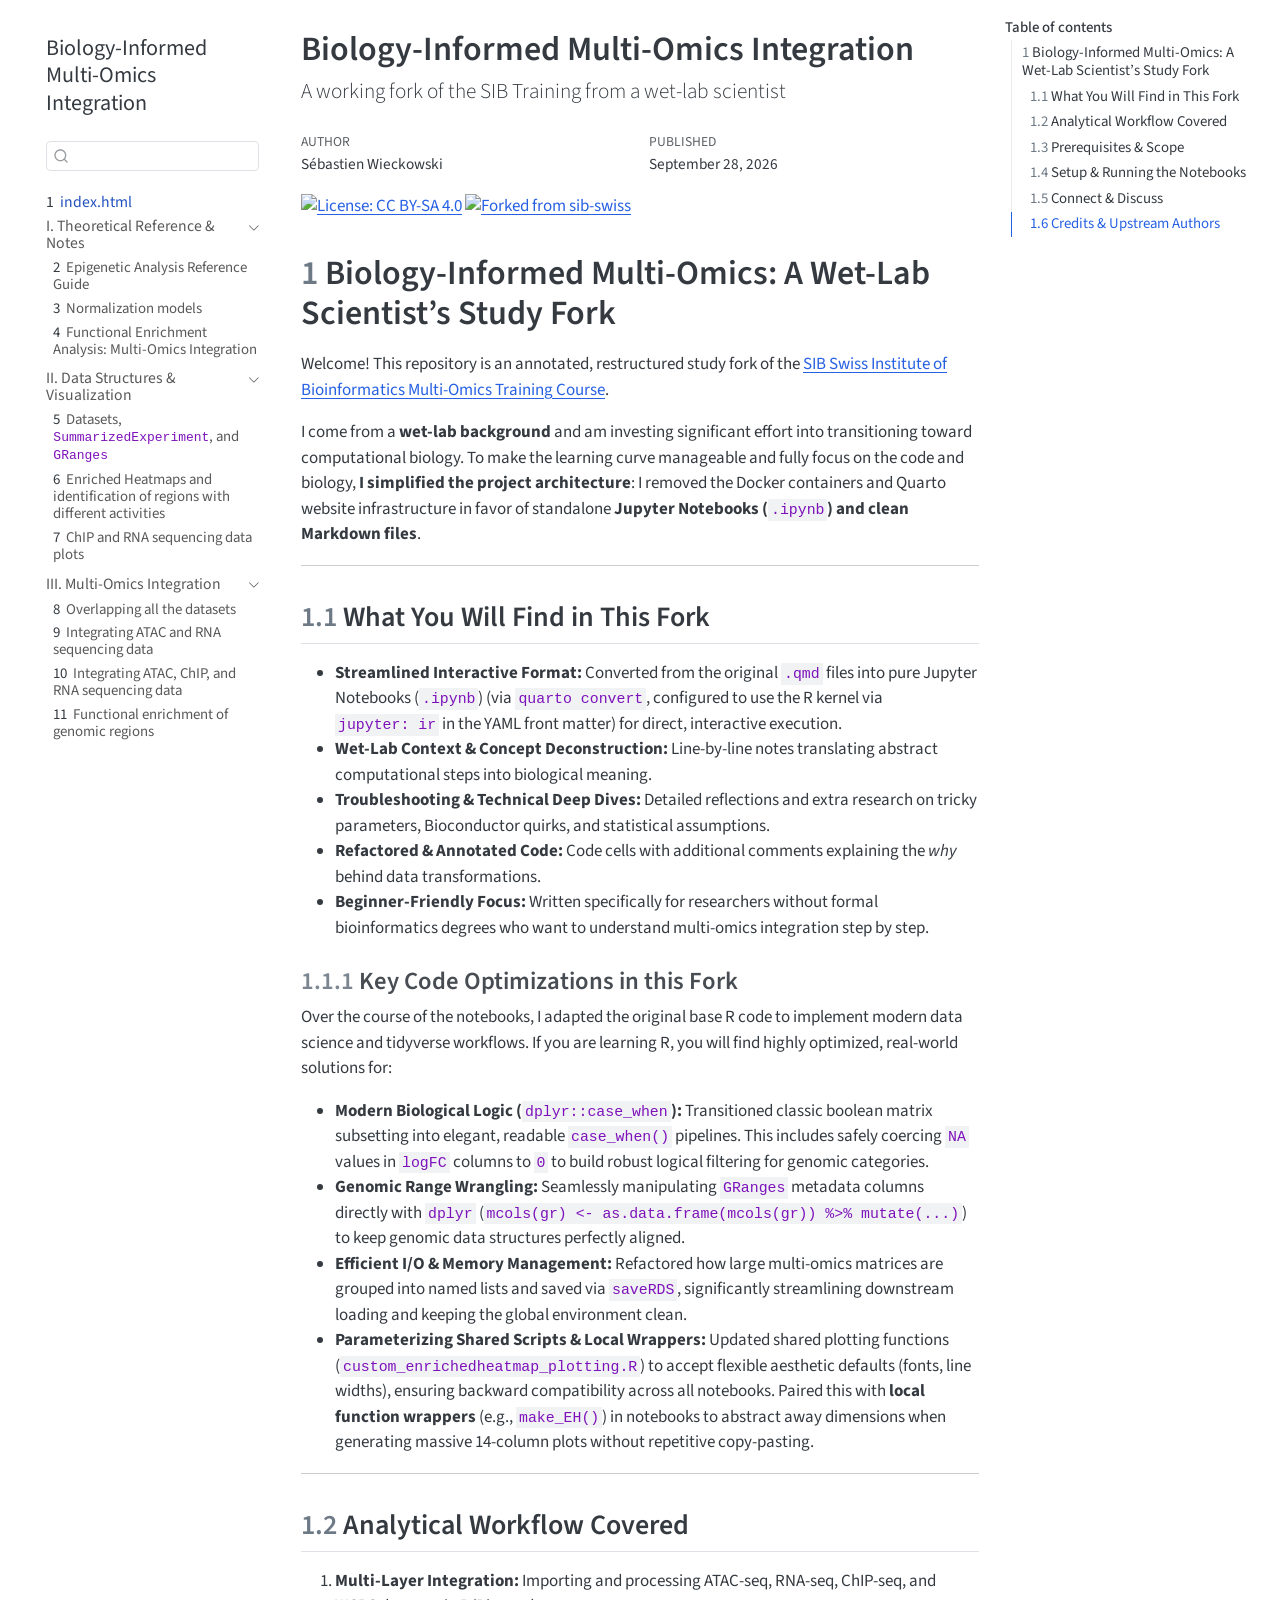
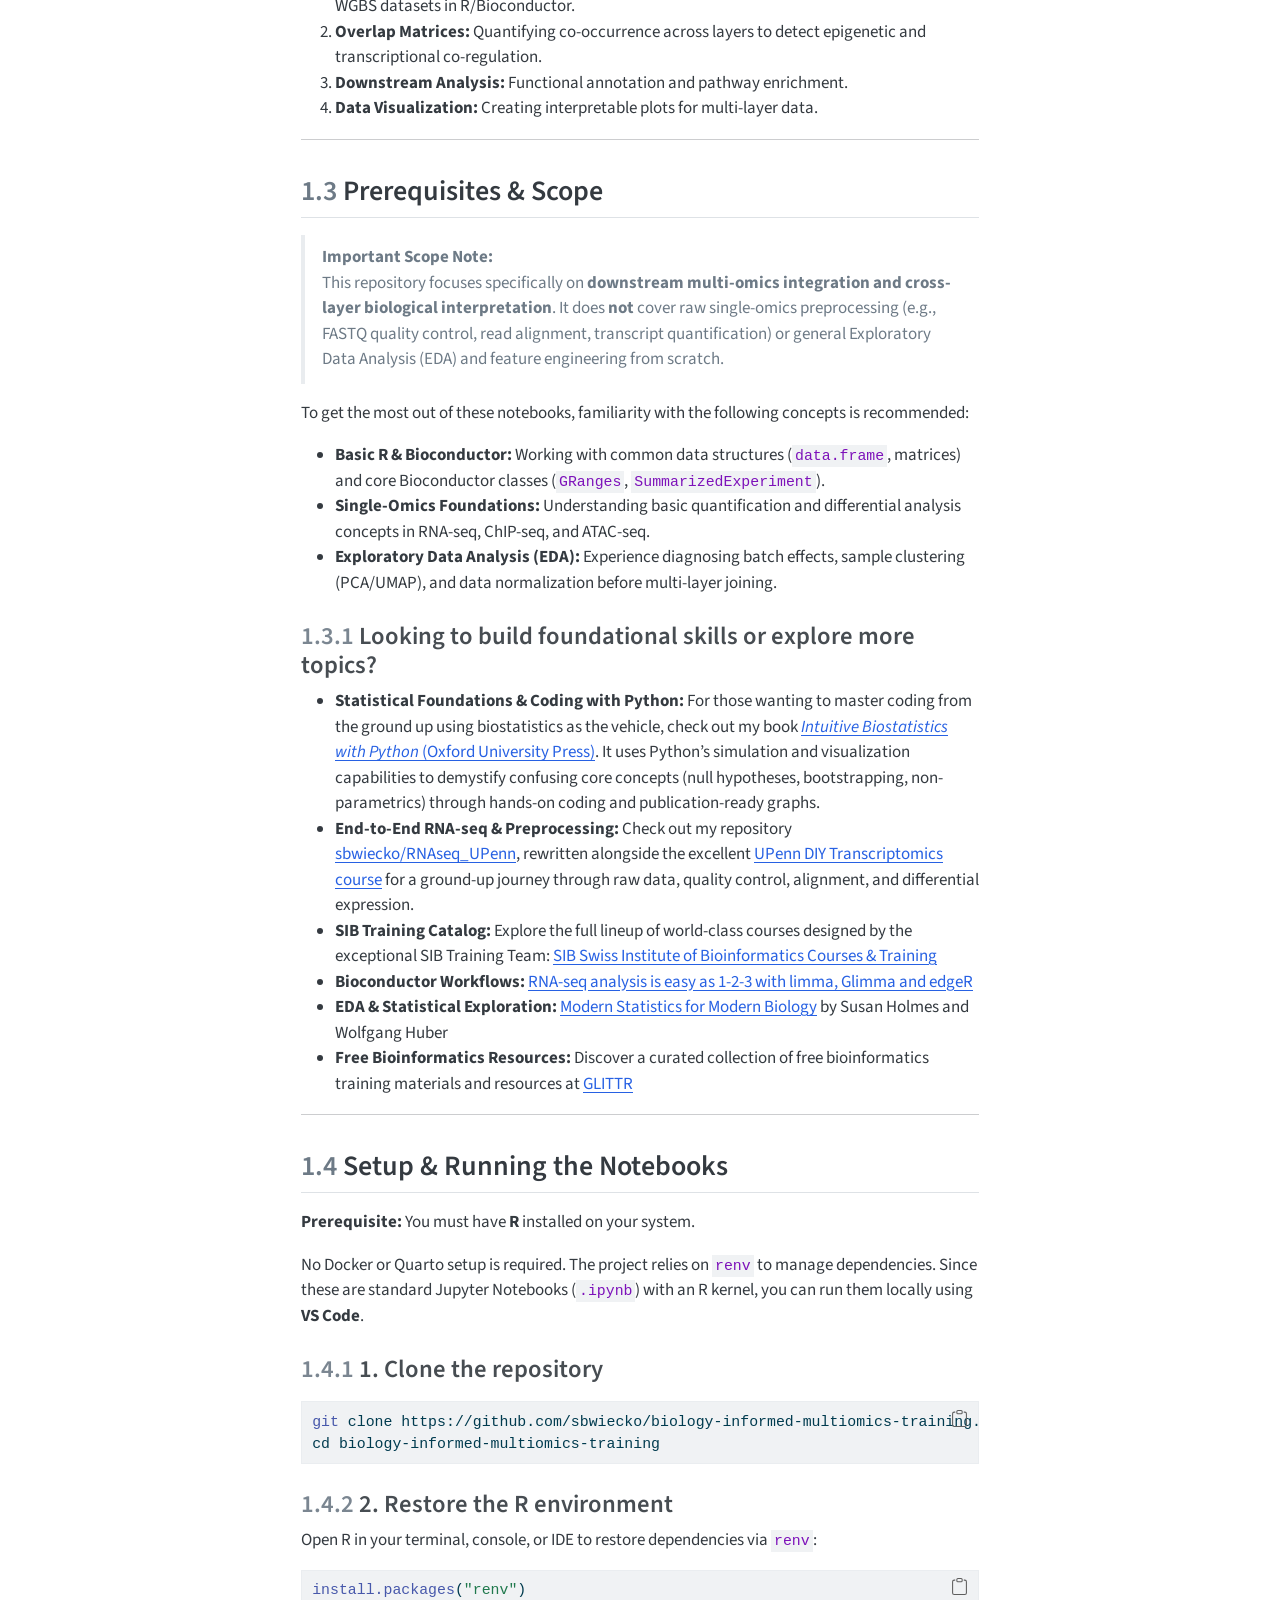
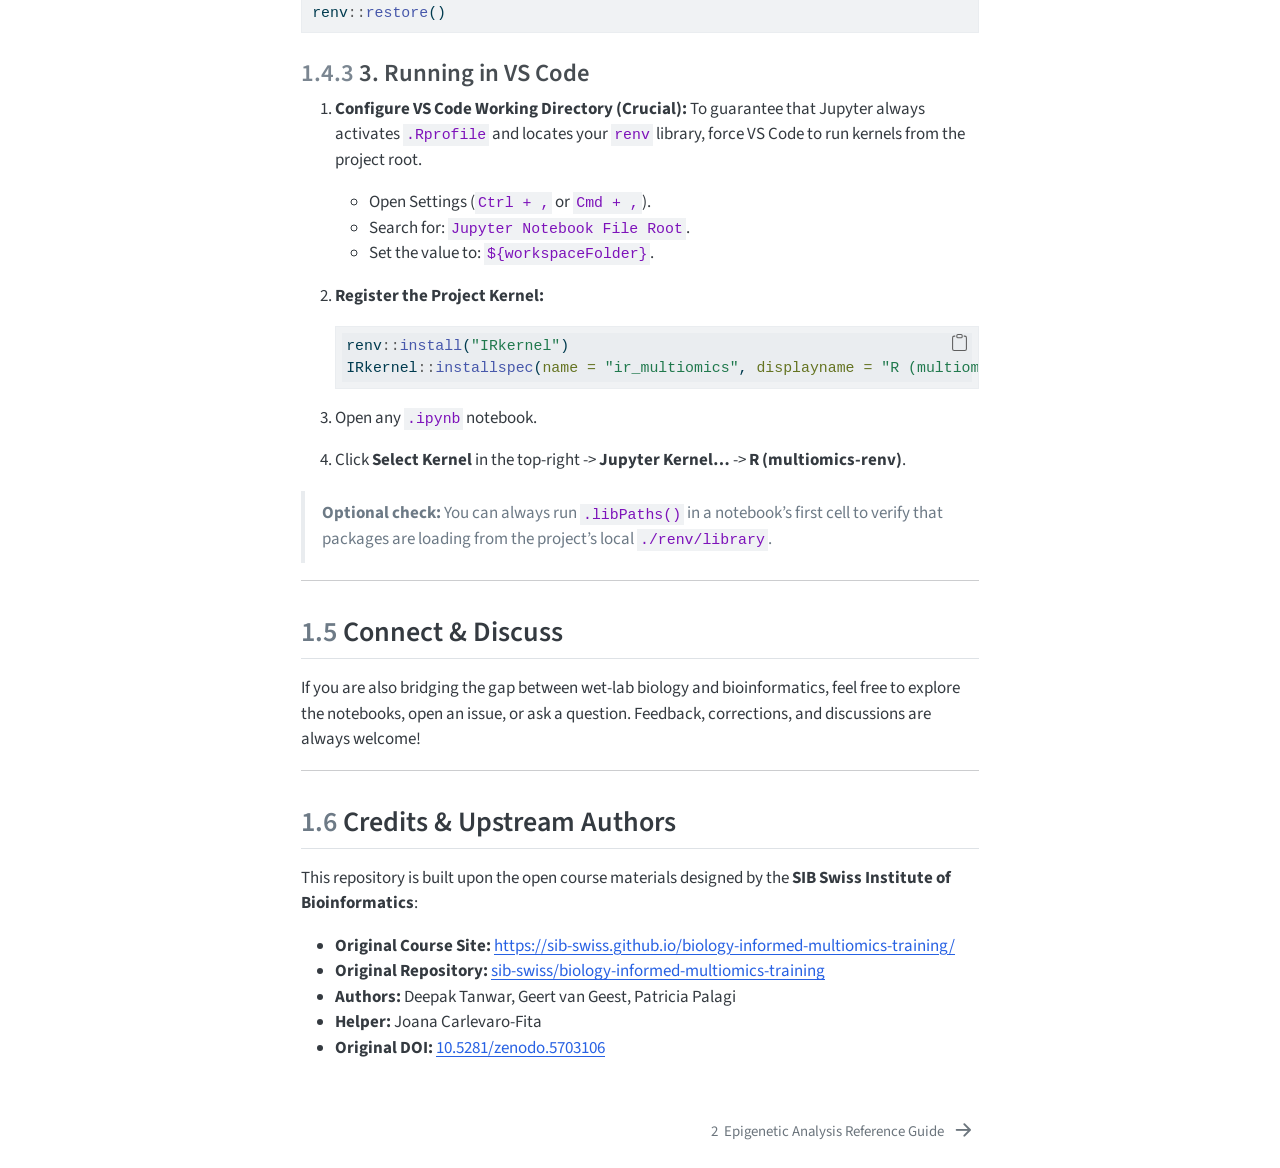
==== index.html @ 0d06cc20 "Built site for gh-pages" ====
<!DOCTYPE html>
<html xmlns="http://www.w3.org/1999/xhtml" lang="en" xml:lang="en"><head>

<meta charset="utf-8">
<meta name="generator" content="quarto-1.10.18">

<meta name="viewport" content="width=device-width, initial-scale=1.0, user-scalable=yes">

<meta name="author" content="Sébastien Wieckowski">
<meta name="dcterms.date" content="2026-09-28">

<title>Biology-Informed Multi-Omics Integration</title>
<style>
/* Default styles provided by pandoc.
** See https://pandoc.org/MANUAL.html#variables-for-html for config info.
*/
span.smallcaps{font-variant: small-caps;}
div.columns{display: flex; gap: 1.5em;}
div.column{flex: auto;}
@media screen {
div.columns{gap: min(4vw, 1.5em);}
div.column{overflow-x: auto;}
}
div.hanging-indent{margin-left: 1.5em; text-indent: -1.5em;}
ul.task-list{list-style: none;}
ul.task-list li input[type="checkbox"] {
  width: 0.8em;
  margin: 0 0.8em 0.2em -1em; /* quarto-specific, see https://github.com/quarto-dev/quarto-cli/issues/4556 */ 
  vertical-align: middle;
}
/* CSS for syntax highlighting */
html { -webkit-text-size-adjust: 100%; }
pre > code.sourceCode { white-space: pre; position: relative; }
pre > code.sourceCode > span { display: inline-block; line-height: 1.25; }
pre > code.sourceCode > span:empty { height: 1.2em; }
.sourceCode { overflow: visible; }
code.sourceCode > span { color: inherit; text-decoration: inherit; }
div.sourceCode { margin: 1em 0; }
pre.sourceCode { margin: 0; }
@media screen {
div.sourceCode { overflow: auto; }
}
@media print {
pre > code.sourceCode { white-space: pre-wrap; }
pre > code.sourceCode > span { text-indent: -5em; padding-left: 5em; }
}
pre.numberSource code
  { counter-reset: source-line 0; }
pre.numberSource code > span
  { position: relative; left: -4em; counter-increment: source-line; }
pre.numberSource code > span > a:first-child::before
  { content: counter(source-line);
    position: relative; left: -1em; text-align: right; vertical-align: baseline;
    border: none; display: inline-block;
    -webkit-touch-callout: none; -webkit-user-select: none;
    -khtml-user-select: none; -moz-user-select: none;
    -ms-user-select: none; user-select: none;
    padding: 0 4px; width: 4em;
  }
pre.numberSource { margin-left: 3em;  padding-left: 4px; }
div.sourceCode
  {   }
@media screen {
pre > code.sourceCode > span > a:first-child::before { text-decoration: underline; }
}
</style>


<script src="site_libs/quarto-nav/quarto-nav.js"></script>
<script src="site_libs/quarto-nav/headroom.min.js"></script>
<script src="site_libs/clipboard/clipboard.min.js"></script>
<script src="site_libs/quarto-search/autocomplete.umd.js"></script>
<script src="site_libs/quarto-search/fuse.min.js"></script>
<script src="site_libs/quarto-search/quarto-search.js"></script>
<meta name="quarto:offset" content="./">
<link href="./notes/epigenetic_analysis_reference_guide.html" rel="next">
<script src="site_libs/quarto-html/quarto.js" type="module"></script>
<script src="site_libs/quarto-html/tabsets/tabsets.js" type="module"></script>
<script src="site_libs/quarto-html/popper.min.js"></script>
<script src="site_libs/quarto-html/tippy.umd.min.js"></script>
<script src="site_libs/quarto-html/anchor.min.js"></script>
<link href="site_libs/quarto-html/tippy.css" rel="stylesheet">
<link href="site_libs/quarto-html/quarto-syntax-highlighting-64a204ab8560d761af7679ceaba22944.css" rel="stylesheet" id="quarto-text-highlighting-styles">
<script src="site_libs/bootstrap/bootstrap.min.js"></script>
<link href="site_libs/bootstrap/bootstrap-icons.css" rel="stylesheet">
<link href="site_libs/bootstrap/bootstrap-5630e6732664d48c7cde3b526013eeb9.min.css" rel="stylesheet" append-hash="true" id="quarto-bootstrap" data-mode="light">
<script id="quarto-search-options" type="application/json">{
  "location": "sidebar",
  "copy-button": false,
  "collapse-after": 3,
  "panel-placement": "start",
  "type": "textbox",
  "limit": 50,
  "keyboard-shortcut": [
    "f",
    "/",
    "s"
  ],
  "show-item-context": false,
  "language": {
    "search-no-results-text": "No results",
    "search-matching-documents-text": "matching documents",
    "search-copy-link-title": "Copy link to search",
    "search-hide-matches-text": "Hide additional matches",
    "search-more-match-text": "more match in this document",
    "search-more-matches-text": "more matches in this document",
    "search-clear-button-title": "Clear",
    "search-text-placeholder": "",
    "search-detached-cancel-button-title": "Cancel",
    "search-submit-button-title": "Submit",
    "search-label": "Search"
  }
}</script>


</head>

<body class="nav-sidebar floating quarto-light">

<div id="quarto-search-results"></div>
  <header id="quarto-header" class="headroom fixed-top">
  <nav class="quarto-secondary-nav">
    <div class="container-fluid d-flex">
      <button type="button" class="quarto-btn-toggle btn" data-bs-toggle="collapse" role="button" data-bs-target=".quarto-sidebar-collapse-item" aria-controls="quarto-sidebar" aria-expanded="false" aria-label="Toggle sidebar navigation" onclick="if (window.quartoToggleHeadroom) { window.quartoToggleHeadroom(); }">
        <i class="bi bi-layout-text-sidebar-reverse"></i>
      </button>
        <nav class="quarto-page-breadcrumbs" aria-label="breadcrumb"><ol class="breadcrumb"><li class="breadcrumb-item"><a href="./index.html"><span class="chapter-number">1</span>&nbsp; <span class="chapter-title">index.html</span></a></li></ol></nav>
        <a class="flex-grow-1" role="navigation" data-bs-toggle="collapse" data-bs-target=".quarto-sidebar-collapse-item" aria-controls="quarto-sidebar" aria-expanded="false" aria-label="Toggle sidebar navigation" onclick="if (window.quartoToggleHeadroom) { window.quartoToggleHeadroom(); }">      
        </a>
      <button type="button" class="btn quarto-search-button" aria-label="Search" onclick="window.quartoOpenSearch();">
        <i class="bi bi-search"></i>
      </button>
    </div>
  </nav>
</header>
<!-- content -->
<div id="quarto-content" class="quarto-container page-columns page-rows-contents page-layout-article">
<!-- sidebar -->
  <nav id="quarto-sidebar" class="sidebar collapse collapse-horizontal quarto-sidebar-collapse-item sidebar-navigation floating overflow-auto">
    <div class="pt-lg-2 mt-2 text-left sidebar-header">
    <div class="sidebar-title mb-0 py-0">
      <a href="./">Biology-Informed Multi-Omics Integration</a> 
    </div>
      </div>
        <div class="mt-2 flex-shrink-0 align-items-center">
        <div class="sidebar-search">
        <div id="quarto-search" class="" title="Search"></div>
        </div>
        </div>
    <div class="sidebar-menu-container"> 
    <ul class="list-unstyled mt-1">
        <li class="sidebar-item">
  <div class="sidebar-item-container"> 
  <a href="./index.html" class="sidebar-item-text sidebar-link active">
 <span class="menu-text"><span class="chapter-number">1</span>&nbsp; <span class="chapter-title">index.html</span></span></a>
  </div>
</li>
        <li class="sidebar-item sidebar-item-section">
      <div class="sidebar-item-container"> 
            <a class="sidebar-item-text sidebar-link text-start" data-bs-toggle="collapse" data-bs-target="#quarto-sidebar-section-1" role="navigation" aria-expanded="true">
 <span class="menu-text">I. Theoretical Reference &amp; Notes</span></a>
          <a class="sidebar-item-toggle text-start" data-bs-toggle="collapse" data-bs-target="#quarto-sidebar-section-1" role="navigation" aria-expanded="true" aria-label="Toggle section">
            <i class="bi bi-chevron-right ms-2"></i>
          </a> 
      </div>
      <ul id="quarto-sidebar-section-1" class="collapse list-unstyled sidebar-section depth1 show">  
          <li class="sidebar-item">
  <div class="sidebar-item-container"> 
  <a href="./notes/epigenetic_analysis_reference_guide.html" class="sidebar-item-text sidebar-link">
 <span class="menu-text"><span class="chapter-number">2</span>&nbsp; <span class="chapter-title">Epigenetic Analysis Reference Guide</span></span></a>
  </div>
</li>
          <li class="sidebar-item">
  <div class="sidebar-item-container"> 
  <a href="./notes/normalization_models.html" class="sidebar-item-text sidebar-link">
 <span class="menu-text"><span class="chapter-number">3</span>&nbsp; <span class="chapter-title">Normalization models</span></span></a>
  </div>
</li>
          <li class="sidebar-item">
  <div class="sidebar-item-container"> 
  <a href="./notes/enrichment_analysis.html" class="sidebar-item-text sidebar-link">
 <span class="menu-text"><span class="chapter-number">4</span>&nbsp; <span class="chapter-title">Functional Enrichment Analysis: Multi-Omics Integration</span></span></a>
  </div>
</li>
      </ul>
  </li>
        <li class="sidebar-item sidebar-item-section">
      <div class="sidebar-item-container"> 
            <a class="sidebar-item-text sidebar-link text-start" data-bs-toggle="collapse" data-bs-target="#quarto-sidebar-section-2" role="navigation" aria-expanded="true">
 <span class="menu-text">II. Data Structures &amp; Visualization</span></a>
          <a class="sidebar-item-toggle text-start" data-bs-toggle="collapse" data-bs-target="#quarto-sidebar-section-2" role="navigation" aria-expanded="true" aria-label="Toggle section">
            <i class="bi bi-chevron-right ms-2"></i>
          </a> 
      </div>
      <ul id="quarto-sidebar-section-2" class="collapse list-unstyled sidebar-section depth1 show">  
          <li class="sidebar-item">
  <div class="sidebar-item-container"> 
  <a href="./notebooks/01-omics_data_structures.html" class="sidebar-item-text sidebar-link">
 <span class="menu-text"><span class="chapter-number">5</span>&nbsp; <span class="chapter-title">Datasets, <code>SummarizedExperiment</code>, and <code>GRanges</code></span></span></a>
  </div>
</li>
          <li class="sidebar-item">
  <div class="sidebar-item-container"> 
  <a href="./notebooks/02-atac_heatmaps.html" class="sidebar-item-text sidebar-link">
 <span class="menu-text"><span class="chapter-number">6</span>&nbsp; <span class="chapter-title">Enriched Heatmaps and identification of regions with different activities</span></span></a>
  </div>
</li>
          <li class="sidebar-item">
  <div class="sidebar-item-container"> 
  <a href="./notebooks/03-chip_rna_visualization.html" class="sidebar-item-text sidebar-link">
 <span class="menu-text"><span class="chapter-number">7</span>&nbsp; <span class="chapter-title">ChIP and RNA sequencing data plots</span></span></a>
  </div>
</li>
      </ul>
  </li>
        <li class="sidebar-item sidebar-item-section">
      <div class="sidebar-item-container"> 
            <a class="sidebar-item-text sidebar-link text-start" data-bs-toggle="collapse" data-bs-target="#quarto-sidebar-section-3" role="navigation" aria-expanded="true">
 <span class="menu-text">III. Multi-Omics Integration</span></a>
          <a class="sidebar-item-toggle text-start" data-bs-toggle="collapse" data-bs-target="#quarto-sidebar-section-3" role="navigation" aria-expanded="true" aria-label="Toggle section">
            <i class="bi bi-chevron-right ms-2"></i>
          </a> 
      </div>
      <ul id="quarto-sidebar-section-3" class="collapse list-unstyled sidebar-section depth1 show">  
          <li class="sidebar-item">
  <div class="sidebar-item-container"> 
  <a href="./notebooks/04-genomic_overlap_matrices.html" class="sidebar-item-text sidebar-link">
 <span class="menu-text"><span class="chapter-number">8</span>&nbsp; <span class="chapter-title">Overlapping all the datasets</span></span></a>
  </div>
</li>
          <li class="sidebar-item">
  <div class="sidebar-item-container"> 
  <a href="./notebooks/05-atac_rna_integration.html" class="sidebar-item-text sidebar-link">
 <span class="menu-text"><span class="chapter-number">9</span>&nbsp; <span class="chapter-title">Integrating ATAC and RNA sequencing data</span></span></a>
  </div>
</li>
          <li class="sidebar-item">
  <div class="sidebar-item-container"> 
  <a href="./notebooks/06-multiomics_integration.html" class="sidebar-item-text sidebar-link">
 <span class="menu-text"><span class="chapter-number">10</span>&nbsp; <span class="chapter-title">Integrating ATAC, ChIP, and RNA sequencing data</span></span></a>
  </div>
</li>
          <li class="sidebar-item">
  <div class="sidebar-item-container"> 
  <a href="./notebooks/07-functional_enrichment.html" class="sidebar-item-text sidebar-link">
 <span class="menu-text"><span class="chapter-number">11</span>&nbsp; <span class="chapter-title">Functional enrichment of genomic regions</span></span></a>
  </div>
</li>
      </ul>
  </li>
    </ul>
    </div>
</nav>
<div id="quarto-sidebar-glass" class="quarto-sidebar-collapse-item" data-bs-toggle="collapse" data-bs-target=".quarto-sidebar-collapse-item"></div>
<!-- margin-sidebar -->
    <div id="quarto-margin-sidebar" class="sidebar margin-sidebar">
        <nav id="TOC" role="doc-toc" class="toc-active">
    <h2 id="toc-title">Table of contents</h2>
   
  <ul>
  <li><a href="#biology-informed-multi-omics-a-wet-lab-scientists-study-fork" id="toc-biology-informed-multi-omics-a-wet-lab-scientists-study-fork" class="nav-link active" data-scroll-target="#biology-informed-multi-omics-a-wet-lab-scientists-study-fork"><span class="header-section-number">1</span> Biology-Informed Multi-Omics: A Wet-Lab Scientist’s Study Fork</a>
  <ul class="collapse">
  <li><a href="#what-you-will-find-in-this-fork" id="toc-what-you-will-find-in-this-fork" class="nav-link" data-scroll-target="#what-you-will-find-in-this-fork"><span class="header-section-number">1.1</span> What You Will Find in This Fork</a>
  <ul class="collapse">
  <li><a href="#key-code-optimizations-in-this-fork" id="toc-key-code-optimizations-in-this-fork" class="nav-link" data-scroll-target="#key-code-optimizations-in-this-fork"><span class="header-section-number">1.1.1</span> Key Code Optimizations in this Fork</a></li>
  </ul></li>
  <li><a href="#analytical-workflow-covered" id="toc-analytical-workflow-covered" class="nav-link" data-scroll-target="#analytical-workflow-covered"><span class="header-section-number">1.2</span> Analytical Workflow Covered</a></li>
  <li><a href="#prerequisites-scope" id="toc-prerequisites-scope" class="nav-link" data-scroll-target="#prerequisites-scope"><span class="header-section-number">1.3</span> Prerequisites &amp; Scope</a>
  <ul class="collapse">
  <li><a href="#looking-to-build-foundational-skills-or-explore-more-topics" id="toc-looking-to-build-foundational-skills-or-explore-more-topics" class="nav-link" data-scroll-target="#looking-to-build-foundational-skills-or-explore-more-topics"><span class="header-section-number">1.3.1</span> Looking to build foundational skills or explore more topics?</a></li>
  </ul></li>
  <li><a href="#setup-running-the-notebooks" id="toc-setup-running-the-notebooks" class="nav-link" data-scroll-target="#setup-running-the-notebooks"><span class="header-section-number">1.4</span> Setup &amp; Running the Notebooks</a>
  <ul class="collapse">
  <li><a href="#clone-the-repository" id="toc-clone-the-repository" class="nav-link" data-scroll-target="#clone-the-repository"><span class="header-section-number">1.4.1</span> 1. Clone the repository</a></li>
  <li><a href="#restore-the-r-environment" id="toc-restore-the-r-environment" class="nav-link" data-scroll-target="#restore-the-r-environment"><span class="header-section-number">1.4.2</span> 2. Restore the R environment</a></li>
  <li><a href="#running-in-vs-code" id="toc-running-in-vs-code" class="nav-link" data-scroll-target="#running-in-vs-code"><span class="header-section-number">1.4.3</span> 3. Running in VS Code</a></li>
  </ul></li>
  <li><a href="#connect-discuss" id="toc-connect-discuss" class="nav-link" data-scroll-target="#connect-discuss"><span class="header-section-number">1.5</span> Connect &amp; Discuss</a></li>
  <li><a href="#credits-upstream-authors" id="toc-credits-upstream-authors" class="nav-link" data-scroll-target="#credits-upstream-authors"><span class="header-section-number">1.6</span> Credits &amp; Upstream Authors</a></li>
  </ul></li>
  </ul>
</nav>
    </div>
<!-- main -->
<main class="content" id="quarto-document-content">

<header id="title-block-header" class="quarto-title-block default">
<div class="quarto-title">
<h1 class="title">Biology-Informed Multi-Omics Integration</h1>
<p class="subtitle lead">A working fork of the SIB Training from a wet-lab scientist</p>
</div>



<div class="quarto-title-meta">

    <div>
    <div class="quarto-title-meta-heading">Author</div>
    <div class="quarto-title-meta-contents">
             <p>Sébastien Wieckowski </p>
          </div>
  </div>
    
    <div>
    <div class="quarto-title-meta-heading">Published</div>
    <div class="quarto-title-meta-contents">
      <p class="date">September 28, 2026</p>
    </div>
  </div>
  
    
  </div>
  


</header>


<p><a href="https://creativecommons.org/licenses/by-sa/4.0/"><img src="https://img.shields.io/badge/License-CC_BY--SA_4.0-lightgrey.svg" class="img-fluid" alt="License: CC BY-SA 4.0"></a> <a href="https://github.com/sib-swiss/biology-informed-multiomics-training"><img src="https://img.shields.io/badge/Forked%20from-sib--swiss-blue.png" class="img-fluid" alt="Forked from sib-swiss"></a></p>
<section id="biology-informed-multi-omics-a-wet-lab-scientists-study-fork" class="level1" data-number="1">
<h1 data-number="1"><span class="header-section-number">1</span> Biology-Informed Multi-Omics: A Wet-Lab Scientist’s Study Fork</h1>
<p>Welcome! This repository is an annotated, restructured study fork of the <a href="https://github.com/sib-swiss/biology-informed-multiomics-training">SIB Swiss Institute of Bioinformatics Multi-Omics Training Course</a>.</p>
<p>I come from a <strong>wet-lab background</strong> and am investing significant effort into transitioning toward computational biology. To make the learning curve manageable and fully focus on the code and biology, <strong>I simplified the project architecture</strong>: I removed the Docker containers and Quarto website infrastructure in favor of standalone <strong>Jupyter Notebooks (<code>.ipynb</code>) and clean Markdown files</strong>.</p>
<hr>
<section id="what-you-will-find-in-this-fork" class="level2" data-number="1.1">
<h2 data-number="1.1" class="anchored" data-anchor-id="what-you-will-find-in-this-fork"><span class="header-section-number">1.1</span> What You Will Find in This Fork</h2>
<ul>
<li><strong>Streamlined Interactive Format:</strong> Converted from the original <code>.qmd</code> files into pure Jupyter Notebooks (<code>.ipynb</code>) (via <code>quarto convert</code>, configured to use the R kernel via <code>jupyter: ir</code> in the YAML front matter) for direct, interactive execution.</li>
<li><strong>Wet-Lab Context &amp; Concept Deconstruction:</strong> Line-by-line notes translating abstract computational steps into biological meaning.</li>
<li><strong>Troubleshooting &amp; Technical Deep Dives:</strong> Detailed reflections and extra research on tricky parameters, Bioconductor quirks, and statistical assumptions.</li>
<li><strong>Refactored &amp; Annotated Code:</strong> Code cells with additional comments explaining the <em>why</em> behind data transformations.</li>
<li><strong>Beginner-Friendly Focus:</strong> Written specifically for researchers without formal bioinformatics degrees who want to understand multi-omics integration step by step.</li>
</ul>
<section id="key-code-optimizations-in-this-fork" class="level3" data-number="1.1.1">
<h3 data-number="1.1.1" class="anchored" data-anchor-id="key-code-optimizations-in-this-fork"><span class="header-section-number">1.1.1</span> Key Code Optimizations in this Fork</h3>
<p>Over the course of the notebooks, I adapted the original base R code to implement modern data science and tidyverse workflows. If you are learning R, you will find highly optimized, real-world solutions for:</p>
<ul>
<li><strong>Modern Biological Logic (<code>dplyr::case_when</code>):</strong> Transitioned classic boolean matrix subsetting into elegant, readable <code>case_when()</code> pipelines. This includes safely coercing <code>NA</code> values in <code>logFC</code> columns to <code>0</code> to build robust logical filtering for genomic categories.</li>
<li><strong>Genomic Range Wrangling:</strong> Seamlessly manipulating <code>GRanges</code> metadata columns directly with <code>dplyr</code> (<code>mcols(gr) &lt;- as.data.frame(mcols(gr)) %&gt;% mutate(...)</code>) to keep genomic data structures perfectly aligned.</li>
<li><strong>Efficient I/O &amp; Memory Management:</strong> Refactored how large multi-omics matrices are grouped into named lists and saved via <code>saveRDS</code>, significantly streamlining downstream loading and keeping the global environment clean.</li>
<li><strong>Parameterizing Shared Scripts &amp; Local Wrappers:</strong> Updated shared plotting functions (<code>custom_enrichedheatmap_plotting.R</code>) to accept flexible aesthetic defaults (fonts, line widths), ensuring backward compatibility across all notebooks. Paired this with <strong>local function wrappers</strong> (e.g., <code>make_EH()</code>) in notebooks to abstract away dimensions when generating massive 14-column plots without repetitive copy-pasting.</li>
</ul>
<hr>
</section>
</section>
<section id="analytical-workflow-covered" class="level2" data-number="1.2">
<h2 data-number="1.2" class="anchored" data-anchor-id="analytical-workflow-covered"><span class="header-section-number">1.2</span> Analytical Workflow Covered</h2>
<ol type="1">
<li><strong>Multi-Layer Integration:</strong> Importing and processing ATAC-seq, RNA-seq, ChIP-seq, and WGBS datasets in R/Bioconductor.</li>
<li><strong>Overlap Matrices:</strong> Quantifying co-occurrence across layers to detect epigenetic and transcriptional co-regulation.</li>
<li><strong>Downstream Analysis:</strong> Functional annotation and pathway enrichment.</li>
<li><strong>Data Visualization:</strong> Creating interpretable plots for multi-layer data.</li>
</ol>
<hr>
</section>
<section id="prerequisites-scope" class="level2" data-number="1.3">
<h2 data-number="1.3" class="anchored" data-anchor-id="prerequisites-scope"><span class="header-section-number">1.3</span> Prerequisites &amp; Scope</h2>
<blockquote class="blockquote">
<p><strong>Important Scope Note:</strong><br>
This repository focuses specifically on <strong>downstream multi-omics integration and cross-layer biological interpretation</strong>. It does <strong>not</strong> cover raw single-omics preprocessing (e.g., FASTQ quality control, read alignment, transcript quantification) or general Exploratory Data Analysis (EDA) and feature engineering from scratch.</p>
</blockquote>
<p>To get the most out of these notebooks, familiarity with the following concepts is recommended:</p>
<ul>
<li><strong>Basic R &amp; Bioconductor:</strong> Working with common data structures (<code>data.frame</code>, matrices) and core Bioconductor classes (<code>GRanges</code>, <code>SummarizedExperiment</code>).</li>
<li><strong>Single-Omics Foundations:</strong> Understanding basic quantification and differential analysis concepts in RNA-seq, ChIP-seq, and ATAC-seq.</li>
<li><strong>Exploratory Data Analysis (EDA):</strong> Experience diagnosing batch effects, sample clustering (PCA/UMAP), and data normalization before multi-layer joining.</li>
</ul>
<section id="looking-to-build-foundational-skills-or-explore-more-topics" class="level3" data-number="1.3.1">
<h3 data-number="1.3.1" class="anchored" data-anchor-id="looking-to-build-foundational-skills-or-explore-more-topics"><span class="header-section-number">1.3.1</span> Looking to build foundational skills or explore more topics?</h3>
<ul>
<li><strong>Statistical Foundations &amp; Coding with Python:</strong> For those wanting to master coding from the ground up using biostatistics as the vehicle, check out my book <a href="https://global.oup.com/academic/product/intuitive-biostatistics-with-python-9780197845035?lang=en&amp;cc=fr"><em>Intuitive Biostatistics with Python</em> (Oxford University Press)</a>. It uses Python’s simulation and visualization capabilities to demystify confusing core concepts (null hypotheses, bootstrapping, non-parametrics) through hands-on coding and publication-ready graphs.</li>
<li><strong>End-to-End RNA-seq &amp; Preprocessing:</strong> Check out my repository <a href="https://github.com/sbwiecko/RNAseq_UPenn">sbwiecko/RNAseq_UPenn</a>, rewritten alongside the excellent <a href="https://diytranscriptomics.com/">UPenn DIY Transcriptomics course</a> for a ground-up journey through raw data, quality control, alignment, and differential expression.</li>
<li><strong>SIB Training Catalog:</strong> Explore the full lineup of world-class courses designed by the exceptional SIB Training Team: <a href="https://www.sib.swiss/training/learning-paths">SIB Swiss Institute of Bioinformatics Courses &amp; Training</a></li>
<li><strong>Bioconductor Workflows:</strong> <a href="https://bioconductor.org/packages/release/workflows/vignettes/RnaSeqGeneEdgeRQL/inst/doc/edgeRQL.html">RNA-seq analysis is easy as 1-2-3 with limma, Glimma and edgeR</a></li>
<li><strong>EDA &amp; Statistical Exploration:</strong> <a href="https://www.huber.embl.de/msmb/">Modern Statistics for Modern Biology</a> by Susan Holmes and Wolfgang Huber</li>
<li><strong>Free Bioinformatics Resources:</strong> Discover a curated collection of free bioinformatics training materials and resources at <a href="https://glittr.org/">GLITTR</a></li>
</ul>
<hr>
</section>
</section>
<section id="setup-running-the-notebooks" class="level2" data-number="1.4">
<h2 data-number="1.4" class="anchored" data-anchor-id="setup-running-the-notebooks"><span class="header-section-number">1.4</span> Setup &amp; Running the Notebooks</h2>
<p><strong>Prerequisite:</strong> You must have <strong>R</strong> installed on your system.</p>
<p>No Docker or Quarto setup is required. The project relies on <code>renv</code> to manage dependencies. Since these are standard Jupyter Notebooks (<code>.ipynb</code>) with an R kernel, you can run them locally using <strong>VS Code</strong>.</p>
<section id="clone-the-repository" class="level3" data-number="1.4.1">
<h3 data-number="1.4.1" class="anchored" data-anchor-id="clone-the-repository"><span class="header-section-number">1.4.1</span> 1. Clone the repository</h3>
<div class="code-copy-outer-scaffold"><div class="sourceCode" id="cb1"><pre class="sourceCode bash code-with-copy"><code class="sourceCode bash"><span id="cb1-1"><a href="#cb1-1" aria-hidden="true" tabindex="-1"></a><span class="fu">git</span> clone https://github.com/sbwiecko/biology-informed-multiomics-training.git</span>
<span id="cb1-2"><a href="#cb1-2" aria-hidden="true" tabindex="-1"></a><span class="bu">cd</span> biology-informed-multiomics-training</span></code></pre></div><button title="Copy to Clipboard" class="code-copy-button"><i class="bi"></i></button></div>
</section>
<section id="restore-the-r-environment" class="level3" data-number="1.4.2">
<h3 data-number="1.4.2" class="anchored" data-anchor-id="restore-the-r-environment"><span class="header-section-number">1.4.2</span> 2. Restore the R environment</h3>
<p>Open R in your terminal, console, or IDE to restore dependencies via <code>renv</code>:</p>
<div class="code-copy-outer-scaffold"><div class="sourceCode" id="cb2"><pre class="sourceCode r code-with-copy"><code class="sourceCode r"><span id="cb2-1"><a href="#cb2-1" aria-hidden="true" tabindex="-1"></a><span class="fu">install.packages</span>(<span class="st">"renv"</span>)</span>
<span id="cb2-2"><a href="#cb2-2" aria-hidden="true" tabindex="-1"></a>renv<span class="sc">::</span><span class="fu">restore</span>()</span></code></pre></div><button title="Copy to Clipboard" class="code-copy-button"><i class="bi"></i></button></div>
</section>
<section id="running-in-vs-code" class="level3" data-number="1.4.3">
<h3 data-number="1.4.3" class="anchored" data-anchor-id="running-in-vs-code"><span class="header-section-number">1.4.3</span> 3. Running in VS Code</h3>
<ol type="1">
<li><p><strong>Configure VS Code Working Directory (Crucial):</strong> To guarantee that Jupyter always activates <code>.Rprofile</code> and locates your <code>renv</code> library, force VS Code to run kernels from the project root.</p>
<ul>
<li>Open Settings (<code>Ctrl + ,</code> or <code>Cmd + ,</code>).</li>
<li>Search for: <code>Jupyter Notebook File Root</code>.</li>
<li>Set the value to: <code>${workspaceFolder}</code>.</li>
</ul></li>
<li><p><strong>Register the Project Kernel:</strong></p>
<div class="code-copy-outer-scaffold"><div class="sourceCode" id="cb3"><pre class="sourceCode r code-with-copy"><code class="sourceCode r"><span id="cb3-1"><a href="#cb3-1" aria-hidden="true" tabindex="-1"></a>renv<span class="sc">::</span><span class="fu">install</span>(<span class="st">"IRkernel"</span>)</span>
<span id="cb3-2"><a href="#cb3-2" aria-hidden="true" tabindex="-1"></a>IRkernel<span class="sc">::</span><span class="fu">installspec</span>(<span class="at">name =</span> <span class="st">"ir_multiomics"</span>, <span class="at">displayname =</span> <span class="st">"R (multiomics-renv)"</span>)</span></code></pre></div><button title="Copy to Clipboard" class="code-copy-button"><i class="bi"></i></button></div></li>
<li><p>Open any <code>.ipynb</code> notebook.</p></li>
<li><p>Click <strong>Select Kernel</strong> in the top-right -&gt; <strong>Jupyter Kernel…</strong> -&gt; <strong>R (multiomics-renv)</strong>.</p></li>
</ol>
<blockquote class="blockquote">
<p><strong>Optional check:</strong> You can always run <code>.libPaths()</code> in a notebook’s first cell to verify that packages are loading from the project’s local <code>./renv/library</code>.</p>
</blockquote>
<hr>
</section>
</section>
<section id="connect-discuss" class="level2" data-number="1.5">
<h2 data-number="1.5" class="anchored" data-anchor-id="connect-discuss"><span class="header-section-number">1.5</span> Connect &amp; Discuss</h2>
<p>If you are also bridging the gap between wet-lab biology and bioinformatics, feel free to explore the notebooks, open an issue, or ask a question. Feedback, corrections, and discussions are always welcome!</p>
<hr>
</section>
<section id="credits-upstream-authors" class="level2" data-number="1.6">
<h2 data-number="1.6" class="anchored" data-anchor-id="credits-upstream-authors"><span class="header-section-number">1.6</span> Credits &amp; Upstream Authors</h2>
<p>This repository is built upon the open course materials designed by the <strong>SIB Swiss Institute of Bioinformatics</strong>:</p>
<ul>
<li><strong>Original Course Site:</strong> <a href="https://sib-swiss.github.io/biology-informed-multiomics-training/">https://sib-swiss.github.io/biology-informed-multiomics-training/</a></li>
<li><strong>Original Repository:</strong> <a href="https://www.google.com/url?sa=E&amp;source=gmail&amp;q=https://github.com/sib-swiss/biology-informed-multiomics-training">sib-swiss/biology-informed-multiomics-training</a></li>
<li><strong>Authors:</strong> Deepak Tanwar, Geert van Geest, Patricia Palagi</li>
<li><strong>Helper:</strong> Joana Carlevaro-Fita</li>
<li><strong>Original DOI:</strong> <a href="https://doi.org/10.5281/zenodo.5703106">10.5281/zenodo.5703106</a></li>
</ul>


</section>
</section>

</main> <!-- /main -->
<script id="quarto-html-after-body" type="application/javascript">
  window.document.addEventListener("DOMContentLoaded", function (event) {
    const icon = "";
    const anchorJS = new window.AnchorJS();
    anchorJS.options = {
      placement: 'right',
      icon: icon
    };
    anchorJS.add('.anchored');
    const isCodeAnnotation = (el) => {
      for (const clz of el.classList) {
        if (clz.startsWith('code-annotation-')) {                     
          return true;
        }
      }
      return false;
    }
    const onCopySuccess = function(e) {
      // button target
      const button = e.trigger;
      // don't keep focus
      button.blur();
      // flash "checked"
      button.classList.add('code-copy-button-checked');
      var currentTitle = button.getAttribute("title");
      button.setAttribute("title", "Copied!");
      let tooltip;
      if (window.bootstrap) {
        button.setAttribute("data-bs-toggle", "tooltip");
        button.setAttribute("data-bs-placement", "left");
        button.setAttribute("data-bs-title", "Copied!");
        tooltip = new bootstrap.Tooltip(button, 
          { trigger: "manual", 
            customClass: "code-copy-button-tooltip",
            offset: [0, -8]});
        tooltip.show();    
      }
      setTimeout(function() {
        if (tooltip) {
          tooltip.hide();
          button.removeAttribute("data-bs-title");
          button.removeAttribute("data-bs-toggle");
          button.removeAttribute("data-bs-placement");
        }
        button.setAttribute("title", currentTitle);
        button.classList.remove('code-copy-button-checked');
      }, 1000);
      // clear code selection
      e.clearSelection();
    }
    const getTextToCopy = function(trigger) {
      const outerScaffold = trigger.parentElement.cloneNode(true);
      const codeEl = outerScaffold.querySelector('code');
      for (const childEl of codeEl.children) {
        if (isCodeAnnotation(childEl)) {
          childEl.remove();
        }
      }
      return codeEl.innerText;
    }
    const clipboard = new window.ClipboardJS('.code-copy-button:not([data-in-quarto-modal])', {
      text: getTextToCopy
    });
    clipboard.on('success', onCopySuccess);
    if (window.document.getElementById('quarto-embedded-source-code-modal')) {
      const clipboardModal = new window.ClipboardJS('.code-copy-button[data-in-quarto-modal]', {
        text: getTextToCopy,
        container: window.document.getElementById('quarto-embedded-source-code-modal')
      });
      clipboardModal.on('success', onCopySuccess);
    }
      var localhostRegex = new RegExp(/^(?:http|https):\/\/localhost\:?[0-9]*\//);
      var mailtoRegex = new RegExp(/^mailto:/);
        var filterRegex = new RegExp('/' + window.location.host + '/');
      var isInternal = (href) => {
          return filterRegex.test(href) || localhostRegex.test(href) || mailtoRegex.test(href);
      }
      // Inspect non-navigation links and adorn them if external
     var links = window.document.querySelectorAll('a[href]:not(.nav-link):not(.navbar-brand):not(.toc-action):not(.sidebar-link):not(.sidebar-item-toggle):not(.pagination-link):not(.no-external):not([aria-hidden]):not(.dropdown-item):not(.quarto-navigation-tool):not(.about-link)');
      for (var i=0; i<links.length; i++) {
        const link = links[i];
        if (!isInternal(link.href)) {
          // undo the damage that might have been done by quarto-nav.js in the case of
          // links that we want to consider external
          if (link.dataset.originalHref !== undefined) {
            link.href = link.dataset.originalHref;
          }
        }
      }
    function tippyHover(el, contentFn, onTriggerFn, onUntriggerFn) {
      const config = {
        allowHTML: true,
        maxWidth: 500,
        delay: 100,
        arrow: false,
        appendTo: function(el) {
            return el.parentElement;
        },
        interactive: true,
        interactiveBorder: 10,
        theme: 'quarto',
        placement: 'bottom-start',
      };
      if (contentFn) {
        config.content = contentFn;
      }
      if (onTriggerFn) {
        config.onTrigger = onTriggerFn;
      }
      if (onUntriggerFn) {
        config.onUntrigger = onUntriggerFn;
      }
      window.tippy(el, config); 
    }
    const noterefs = window.document.querySelectorAll('a[role="doc-noteref"]');
    for (var i=0; i<noterefs.length; i++) {
      const ref = noterefs[i];
      tippyHover(ref, function() {
        // use id or data attribute instead here
        let href = ref.getAttribute('data-footnote-href') || ref.getAttribute('href');
        try { href = new URL(href).hash; } catch {}
        const id = href.replace(/^#\/?/, "");
        const note = window.document.getElementById(id);
        if (note) {
          return note.innerHTML;
        } else {
          return "";
        }
      });
    }
    const xrefs = window.document.querySelectorAll('a.quarto-xref');
    const processXRef = (id, note) => {
      // Strip column container classes
      const stripColumnClz = (el) => {
        el.classList.remove("page-full", "page-columns");
        if (el.children) {
          for (const child of el.children) {
            stripColumnClz(child);
          }
        }
      }
      stripColumnClz(note)
      if (id === null || id.startsWith('sec-')) {
        // Special case sections, only their first couple elements
        const container = document.createElement("div");
        if (note.children && note.children.length > 2) {
          container.appendChild(note.children[0].cloneNode(true));
          for (let i = 1; i < note.children.length; i++) {
            const child = note.children[i];
            if (child.tagName === "P" && child.innerText === "") {
              continue;
            } else {
              container.appendChild(child.cloneNode(true));
              break;
            }
          }
          if (window.Quarto?.typesetMath) {
            window.Quarto.typesetMath(container);
          }
          return container.innerHTML
        } else {
          if (window.Quarto?.typesetMath) {
            window.Quarto.typesetMath(note);
          }
          return note.innerHTML;
        }
      } else {
        // Remove any anchor links if they are present
        const anchorLink = note.querySelector('a.anchorjs-link');
        if (anchorLink) {
          anchorLink.remove();
        }
        if (window.Quarto?.typesetMath) {
          window.Quarto.typesetMath(note);
        }
        if (note.classList.contains("callout")) {
          return note.outerHTML;
        } else {
          return note.innerHTML;
        }
      }
    }
    for (var i=0; i<xrefs.length; i++) {
      const xref = xrefs[i];
      tippyHover(xref, undefined, function(instance) {
        instance.disable();
        let url = xref.getAttribute('href');
        let hash = undefined; 
        if (url.startsWith('#')) {
          hash = url;
        } else {
          try { hash = new URL(url).hash; } catch {}
        }
        if (hash) {
          const id = hash.replace(/^#\/?/, "");
          const note = window.document.getElementById(id);
          if (note !== null) {
            try {
              const html = processXRef(id, note.cloneNode(true));
              instance.setContent(html);
            } finally {
              instance.enable();
              instance.show();
            }
          } else {
            // See if we can fetch this
            fetch(url.split('#')[0])
            .then(res => res.text())
            .then(html => {
              const parser = new DOMParser();
              const htmlDoc = parser.parseFromString(html, "text/html");
              const note = htmlDoc.getElementById(id);
              if (note !== null) {
                const html = processXRef(id, note);
                instance.setContent(html);
              } 
            }).finally(() => {
              instance.enable();
              instance.show();
            });
          }
        } else {
          // See if we can fetch a full url (with no hash to target)
          // This is a special case and we should probably do some content thinning / targeting
          fetch(url)
          .then(res => res.text())
          .then(html => {
            const parser = new DOMParser();
            const htmlDoc = parser.parseFromString(html, "text/html");
            const note = htmlDoc.querySelector('main.content');
            if (note !== null) {
              // This should only happen for chapter cross references
              // (since there is no id in the URL)
              // remove the first header
              if (note.children.length > 0 && note.children[0].tagName === "HEADER") {
                note.children[0].remove();
              }
              const html = processXRef(null, note);
              instance.setContent(html);
            } 
          }).finally(() => {
            instance.enable();
            instance.show();
          });
        }
      }, function(instance) {
      });
    }
        let selectedAnnoteEl;
        const selectorForAnnotation = ( cell, annotation) => {
          let cellAttr = 'data-code-cell="' + cell + '"';
          let lineAttr = 'data-code-annotation="' +  annotation + '"';
          const selector = 'span[' + cellAttr + '][' + lineAttr + ']';
          return selector;
        }
        const selectCodeLines = (annoteEl) => {
          const doc = window.document;
          const targetCell = annoteEl.getAttribute("data-target-cell");
          const targetAnnotation = annoteEl.getAttribute("data-target-annotation");
          const annoteSpan = window.document.querySelector(selectorForAnnotation(targetCell, targetAnnotation));
          const lines = annoteSpan.getAttribute("data-code-lines").split(",");
          const lineIds = lines.map((line) => {
            return targetCell + "-" + line;
          })
          let top = null;
          let height = null;
          let parent = null;
          if (lineIds.length > 0) {
              //compute the position of the single el (top and bottom and make a div)
              const el = window.document.getElementById(lineIds[0]);
              top = el.offsetTop;
              height = el.offsetHeight;
              parent = el.parentElement.parentElement;
            if (lineIds.length > 1) {
              const lastEl = window.document.getElementById(lineIds[lineIds.length - 1]);
              const bottom = lastEl.offsetTop + lastEl.offsetHeight;
              height = bottom - top;
            }
            if (top !== null && height !== null && parent !== null) {
              // cook up a div (if necessary) and position it 
              let div = window.document.getElementById("code-annotation-line-highlight");
              if (div === null) {
                div = window.document.createElement("div");
                div.setAttribute("id", "code-annotation-line-highlight");
                div.style.position = 'absolute';
                parent.appendChild(div);
              }
              div.style.top = top - 2 + "px";
              div.style.height = height + 4 + "px";
              div.style.left = 0;
              let gutterDiv = window.document.getElementById("code-annotation-line-highlight-gutter");
              if (gutterDiv === null) {
                gutterDiv = window.document.createElement("div");
                gutterDiv.setAttribute("id", "code-annotation-line-highlight-gutter");
                gutterDiv.style.position = 'absolute';
                const codeCell = window.document.getElementById(targetCell);
                const gutter = codeCell.querySelector('.code-annotation-gutter');
                gutter.appendChild(gutterDiv);
              }
              gutterDiv.style.top = top - 2 + "px";
              gutterDiv.style.height = height + 4 + "px";
            }
            selectedAnnoteEl = annoteEl;
          }
        };
        const unselectCodeLines = () => {
          const elementsIds = ["code-annotation-line-highlight", "code-annotation-line-highlight-gutter"];
          elementsIds.forEach((elId) => {
            const div = window.document.getElementById(elId);
            if (div) {
              div.remove();
            }
          });
          selectedAnnoteEl = undefined;
        };
          // Handle positioning of the toggle
      window.addEventListener(
        "resize",
        throttle(() => {
          elRect = undefined;
          if (selectedAnnoteEl) {
            selectCodeLines(selectedAnnoteEl);
          }
        }, 10)
      );
      function throttle(fn, ms) {
      let throttle = false;
      let timer;
        return (...args) => {
          if(!throttle) { // first call gets through
              fn.apply(this, args);
              throttle = true;
          } else { // all the others get throttled
              if(timer) clearTimeout(timer); // cancel #2
              timer = setTimeout(() => {
                fn.apply(this, args);
                timer = throttle = false;
              }, ms);
          }
        };
      }
        // Attach click handler to the DT
        const annoteDls = window.document.querySelectorAll('dt[data-target-cell]');
        for (const annoteDlNode of annoteDls) {
          annoteDlNode.addEventListener('click', (event) => {
            const clickedEl = event.target;
            if (clickedEl !== selectedAnnoteEl) {
              unselectCodeLines();
              const activeEl = window.document.querySelector('dt[data-target-cell].code-annotation-active');
              if (activeEl) {
                activeEl.classList.remove('code-annotation-active');
              }
              selectCodeLines(clickedEl);
              clickedEl.classList.add('code-annotation-active');
            } else {
              // Unselect the line
              unselectCodeLines();
              clickedEl.classList.remove('code-annotation-active');
            }
          });
        }
    const findCites = (el) => {
      const parentEl = el.parentElement;
      if (parentEl) {
        const cites = parentEl.dataset.cites;
        if (cites) {
          return {
            el,
            cites: cites.split(' ')
          };
        } else {
          return findCites(el.parentElement)
        }
      } else {
        return undefined;
      }
    };
    var bibliorefs = window.document.querySelectorAll('a[role="doc-biblioref"]');
    for (var i=0; i<bibliorefs.length; i++) {
      const ref = bibliorefs[i];
      const citeInfo = findCites(ref);
      if (citeInfo) {
        tippyHover(citeInfo.el, function() {
          var popup = window.document.createElement('div');
          citeInfo.cites.forEach(function(cite) {
            var citeDiv = window.document.createElement('div');
            citeDiv.classList.add('hanging-indent');
            citeDiv.classList.add('csl-entry');
            var biblioDiv = window.document.getElementById('ref-' + cite);
            if (biblioDiv) {
              citeDiv.innerHTML = biblioDiv.innerHTML;
            }
            popup.appendChild(citeDiv);
          });
          return popup.innerHTML;
        });
      }
    }
  });
  </script>
<nav class="page-navigation">
  <div class="nav-page nav-page-previous">
  </div>
  <div class="nav-page nav-page-next">
      <a href="./notes/epigenetic_analysis_reference_guide.html" class="pagination-link" aria-label="Epigenetic Analysis Reference Guide">
        <span class="nav-page-text"><span class="chapter-number">2</span>&nbsp; <span class="chapter-title">Epigenetic Analysis Reference Guide</span></span> <i class="bi bi-arrow-right-short"></i>
      </a>
  </div>
</nav>
</div> <!-- /content -->




</body></html>
---- site_libs/quarto-html/tippy.css ----
.tippy-box[data-animation=fade][data-state=hidden]{opacity:0}[data-tippy-root]{max-width:calc(100vw - 10px)}.tippy-box{position:relative;background-color:#333;color:#fff;border-radius:4px;font-size:14px;line-height:1.4;white-space:normal;outline:0;transition-property:transform,visibility,opacity}.tippy-box[data-placement^=top]>.tippy-arrow{bottom:0}.tippy-box[data-placement^=top]>.tippy-arrow:before{bottom:-7px;left:0;border-width:8px 8px 0;border-top-color:initial;transform-origin:center top}.tippy-box[data-placement^=bottom]>.tippy-arrow{top:0}.tippy-box[data-placement^=bottom]>.tippy-arrow:before{top:-7px;left:0;border-width:0 8px 8px;border-bottom-color:initial;transform-origin:center bottom}.tippy-box[data-placement^=left]>.tippy-arrow{right:0}.tippy-box[data-placement^=left]>.tippy-arrow:before{border-width:8px 0 8px 8px;border-left-color:initial;right:-7px;transform-origin:center left}.tippy-box[data-placement^=right]>.tippy-arrow{left:0}.tippy-box[data-placement^=right]>.tippy-arrow:before{left:-7px;border-width:8px 8px 8px 0;border-right-color:initial;transform-origin:center right}.tippy-box[data-inertia][data-state=visible]{transition-timing-function:cubic-bezier(.54,1.5,.38,1.11)}.tippy-arrow{width:16px;height:16px;color:#333}.tippy-arrow:before{content:"";position:absolute;border-color:transparent;border-style:solid}.tippy-content{position:relative;padding:5px 9px;z-index:1}
---- site_libs/quarto-html/quarto-syntax-highlighting-64a204ab8560d761af7679ceaba22944.css ----
/* quarto syntax highlight colors */
:root {
  --quarto-hl-ot-color: #003B4F;
  --quarto-hl-at-color: #657422;
  --quarto-hl-ss-color: #20794D;
  --quarto-hl-an-color: #5E5E5E;
  --quarto-hl-fu-color: #4758AB;
  --quarto-hl-st-color: #20794D;
  --quarto-hl-cf-color: #003B4F;
  --quarto-hl-op-color: #5E5E5E;
  --quarto-hl-er-color: #AD0000;
  --quarto-hl-bn-color: #AD0000;
  --quarto-hl-al-color: #AD0000;
  --quarto-hl-va-color: #111111;
  --quarto-hl-bu-color: inherit;
  --quarto-hl-ex-color: inherit;
  --quarto-hl-pp-color: #AD0000;
  --quarto-hl-in-color: #5E5E5E;
  --quarto-hl-vs-color: #20794D;
  --quarto-hl-wa-color: #5E5E5E;
  --quarto-hl-do-color: #5E5E5E;
  --quarto-hl-im-color: #00769E;
  --quarto-hl-ch-color: #20794D;
  --quarto-hl-dt-color: #AD0000;
  --quarto-hl-fl-color: #AD0000;
  --quarto-hl-co-color: #5E5E5E;
  --quarto-hl-cv-color: #5E5E5E;
  --quarto-hl-cn-color: #8f5902;
  --quarto-hl-sc-color: #5E5E5E;
  --quarto-hl-dv-color: #AD0000;
  --quarto-hl-kw-color: #003B4F;
}

/* other quarto variables */
:root {
  --quarto-font-monospace: SFMono-Regular, Menlo, Monaco, Consolas, "Liberation Mono", "Courier New", monospace;
}

/* syntax highlight based on Pandoc's rules */
pre > code.sourceCode > span {
  color: #003B4F;
}

code.sourceCode > span {
  color: #003B4F;
}

div.sourceCode,
div.sourceCode pre.sourceCode {
  color: #003B4F;
}

/* Normal */
code span {
  color: #003B4F;
}

/* Alert */
code span.al {
  color: #AD0000;
  font-style: inherit;
}

/* Annotation */
code span.an {
  color: #5E5E5E;
  font-style: inherit;
}

/* Attribute */
code span.at {
  color: #657422;
  font-style: inherit;
}

/* BaseN */
code span.bn {
  color: #AD0000;
  font-style: inherit;
}

/* BuiltIn */
code span.bu {
  font-style: inherit;
}

/* ControlFlow */
code span.cf {
  color: #003B4F;
  font-weight: bold;
  font-style: inherit;
}

/* Char */
code span.ch {
  color: #20794D;
  font-style: inherit;
}

/* Constant */
code span.cn {
  color: #8f5902;
  font-style: inherit;
}

/* Comment */
code span.co {
  color: #5E5E5E;
  font-style: inherit;
}

/* CommentVar */
code span.cv {
  color: #5E5E5E;
  font-style: italic;
}

/* Documentation */
code span.do {
  color: #5E5E5E;
  font-style: italic;
}

/* DataType */
code span.dt {
  color: #AD0000;
  font-style: inherit;
}

/* DecVal */
code span.dv {
  color: #AD0000;
  font-style: inherit;
}

/* Error */
code span.er {
  color: #AD0000;
  font-style: inherit;
}

/* Extension */
code span.ex {
  font-style: inherit;
}

/* Float */
code span.fl {
  color: #AD0000;
  font-style: inherit;
}

/* Function */
code span.fu {
  color: #4758AB;
  font-style: inherit;
}

/* Import */
code span.im {
  color: #00769E;
  font-style: inherit;
}

/* Information */
code span.in {
  color: #5E5E5E;
  font-style: inherit;
}

/* Keyword */
code span.kw {
  color: #003B4F;
  font-weight: bold;
  font-style: inherit;
}

/* Operator */
code span.op {
  color: #5E5E5E;
  font-style: inherit;
}

/* Other */
code span.ot {
  color: #003B4F;
  font-style: inherit;
}

/* Preprocessor */
code span.pp {
  color: #AD0000;
  font-style: inherit;
}

/* SpecialChar */
code span.sc {
  color: #5E5E5E;
  font-style: inherit;
}

/* SpecialString */
code span.ss {
  color: #20794D;
  font-style: inherit;
}

/* String */
code span.st {
  color: #20794D;
  font-style: inherit;
}

/* Variable */
code span.va {
  color: #111111;
  font-style: inherit;
}

/* VerbatimString */
code span.vs {
  color: #20794D;
  font-style: inherit;
}

/* Warning */
code span.wa {
  color: #5E5E5E;
  font-style: italic;
}

.prevent-inlining {
  content: "</";
}

/*# sourceMappingURL=9d8d5bb603a83b8298b89080a598c93b.css.map */
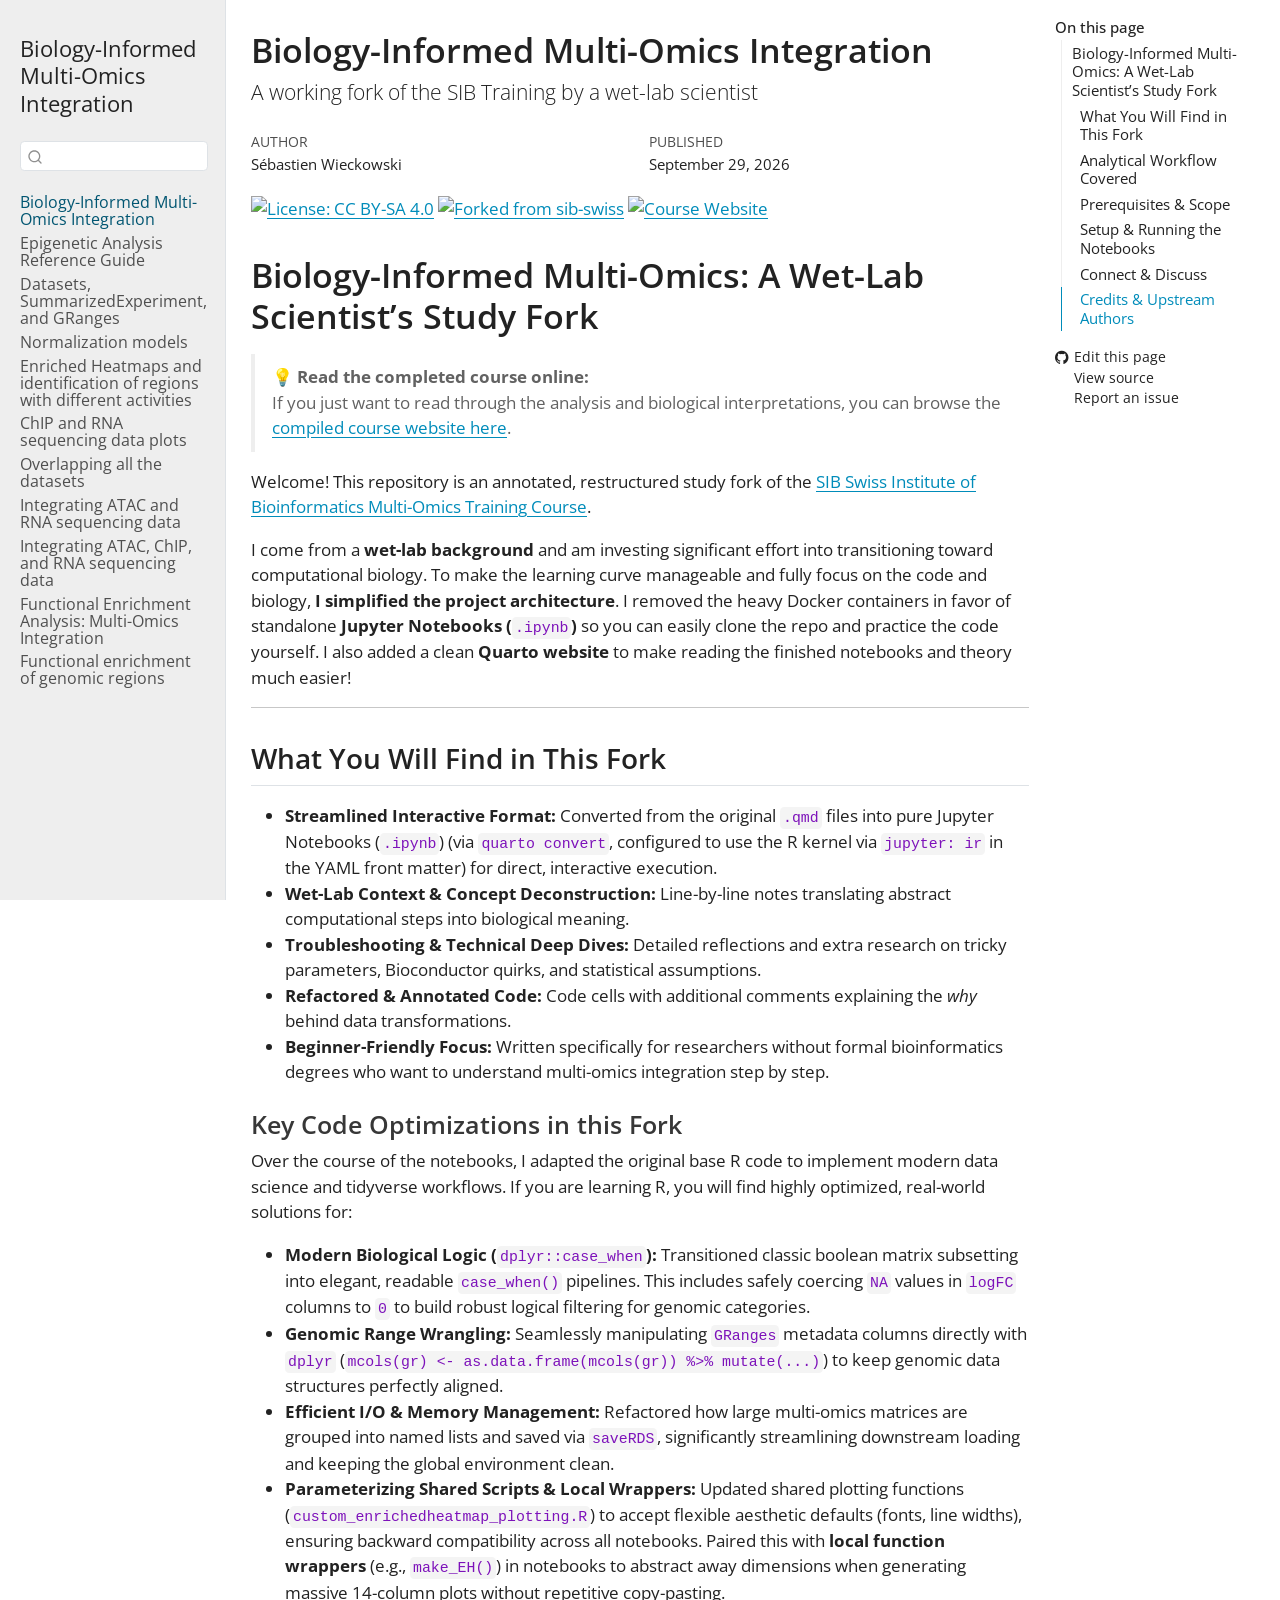
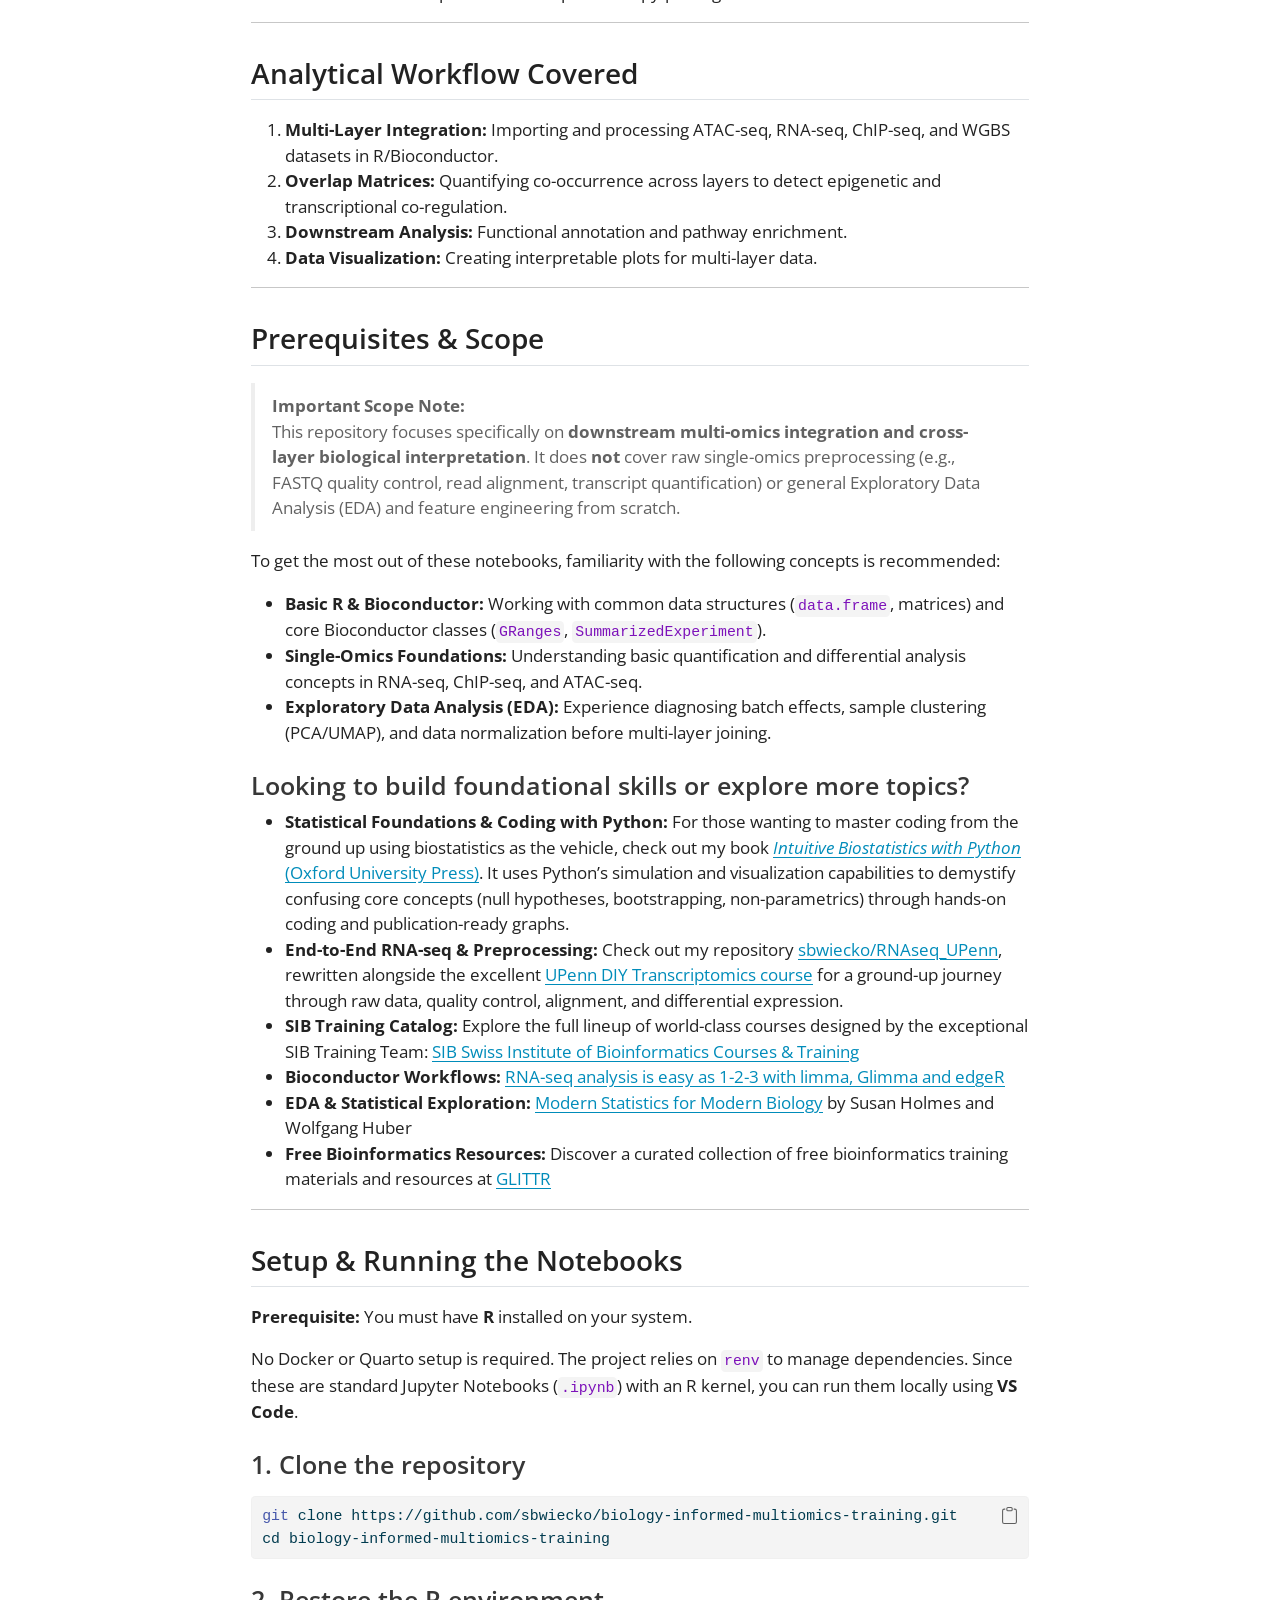
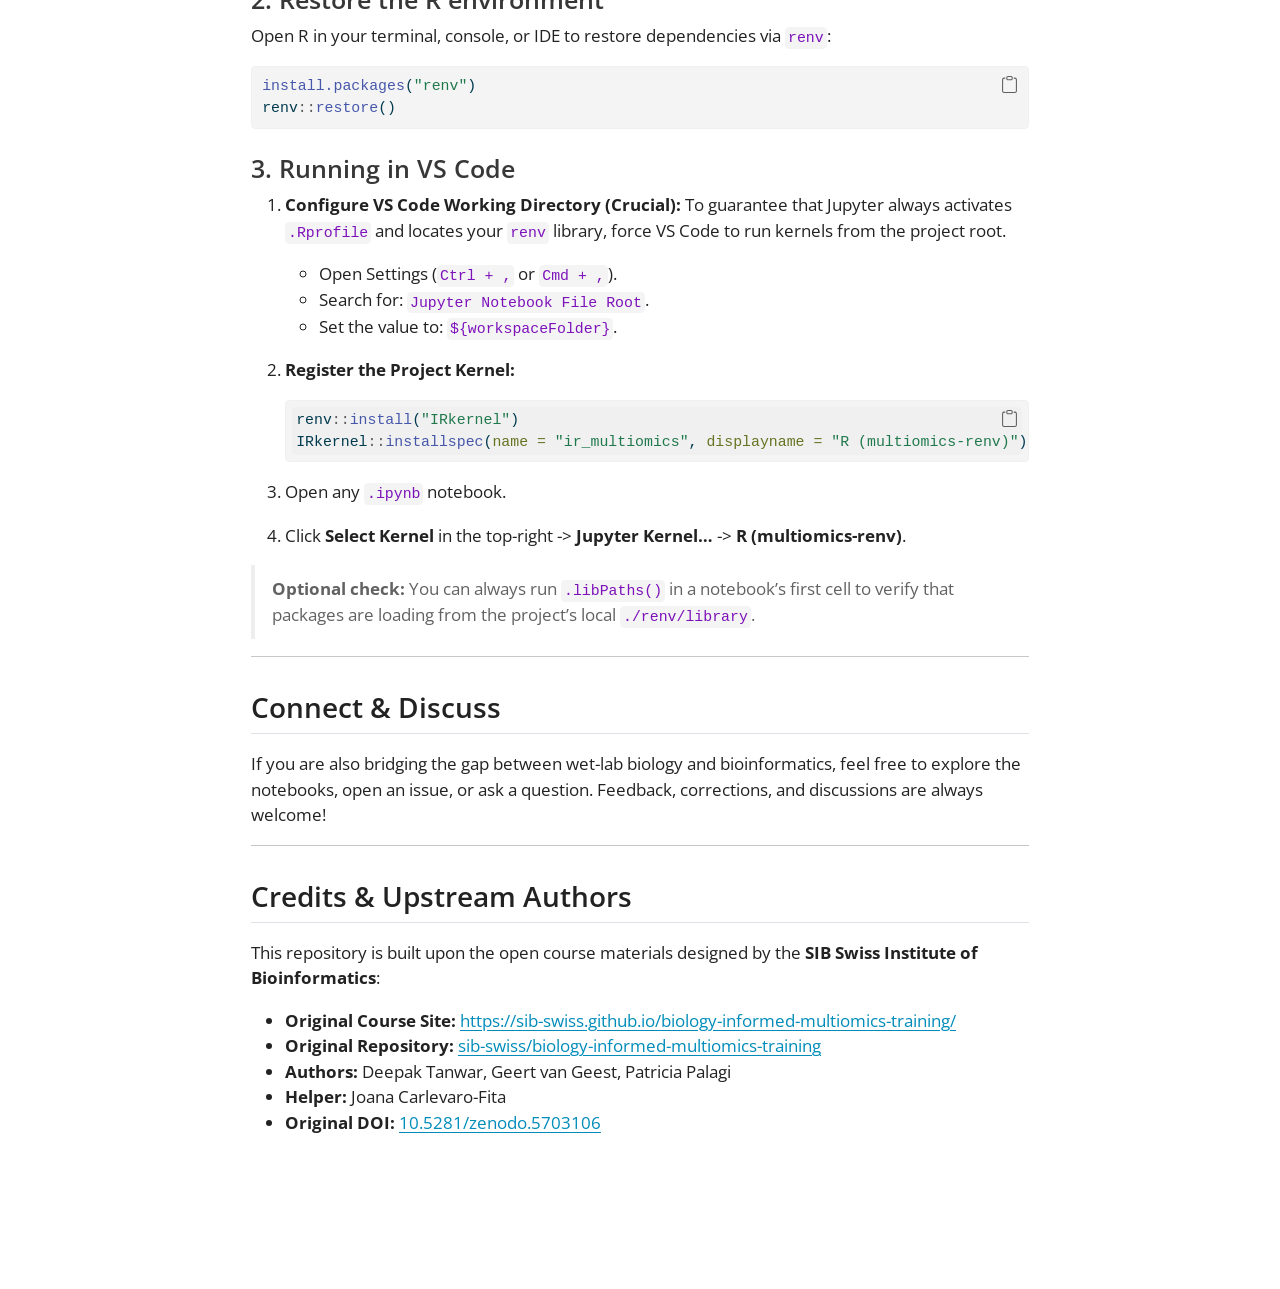
==== commit ee898632: "Built site for gh-pages" ====
--- a/index.html
+++ b/index.html
@@ -7,7 +7,7 @@
 <meta name="viewport" content="width=device-width, initial-scale=1.0, user-scalable=yes">
 
 <meta name="author" content="Sébastien Wieckowski">
-<meta name="dcterms.date" content="2026-09-28">
+<meta name="dcterms.date" content="2026-09-29">
 
 <title>Biology-Informed Multi-Omics Integration</title>
 <style>
@@ -73,7 +73,6 @@
 <script src="site_libs/quarto-search/fuse.min.js"></script>
 <script src="site_libs/quarto-search/quarto-search.js"></script>
 <meta name="quarto:offset" content="./">
-<link href="./notes/epigenetic_analysis_reference_guide.html" rel="next">
 <script src="site_libs/quarto-html/quarto.js" type="module"></script>
 <script src="site_libs/quarto-html/tabsets/tabsets.js" type="module"></script>
 <script src="site_libs/quarto-html/popper.min.js"></script>
@@ -83,7 +82,7 @@
 <link href="site_libs/quarto-html/quarto-syntax-highlighting-64a204ab8560d761af7679ceaba22944.css" rel="stylesheet" id="quarto-text-highlighting-styles">
 <script src="site_libs/bootstrap/bootstrap.min.js"></script>
 <link href="site_libs/bootstrap/bootstrap-icons.css" rel="stylesheet">
-<link href="site_libs/bootstrap/bootstrap-5630e6732664d48c7cde3b526013eeb9.min.css" rel="stylesheet" append-hash="true" id="quarto-bootstrap" data-mode="light">
+<link href="site_libs/bootstrap/bootstrap-a364407746d9004c8be0c73a9e30f2fd.min.css" rel="stylesheet" append-hash="true" id="quarto-bootstrap" data-mode="light">
 <script id="quarto-search-options" type="application/json">{
   "location": "sidebar",
   "copy-button": false,
@@ -115,7 +114,7 @@
 
 </head>
 
-<body class="nav-sidebar floating quarto-light">
+<body class="nav-sidebar docked quarto-light">
 
 <div id="quarto-search-results"></div>
   <header id="quarto-header" class="headroom fixed-top">
@@ -124,7 +123,7 @@
       <button type="button" class="quarto-btn-toggle btn" data-bs-toggle="collapse" role="button" data-bs-target=".quarto-sidebar-collapse-item" aria-controls="quarto-sidebar" aria-expanded="false" aria-label="Toggle sidebar navigation" onclick="if (window.quartoToggleHeadroom) { window.quartoToggleHeadroom(); }">
         <i class="bi bi-layout-text-sidebar-reverse"></i>
       </button>
-        <nav class="quarto-page-breadcrumbs" aria-label="breadcrumb"><ol class="breadcrumb"><li class="breadcrumb-item"><a href="./index.html"><span class="chapter-number">1</span>&nbsp; <span class="chapter-title">index.html</span></a></li></ol></nav>
+        <nav class="quarto-page-breadcrumbs" aria-label="breadcrumb"><ol class="breadcrumb"><li class="breadcrumb-item"><a href="./index.html">Biology-Informed Multi-Omics Integration</a></li></ol></nav>
         <a class="flex-grow-1" role="navigation" data-bs-toggle="collapse" data-bs-target=".quarto-sidebar-collapse-item" aria-controls="quarto-sidebar" aria-expanded="false" aria-label="Toggle sidebar navigation" onclick="if (window.quartoToggleHeadroom) { window.quartoToggleHeadroom(); }">      
         </a>
       <button type="button" class="btn quarto-search-button" aria-label="Search" onclick="window.quartoOpenSearch();">
@@ -136,7 +135,7 @@
 <!-- content -->
 <div id="quarto-content" class="quarto-container page-columns page-rows-contents page-layout-article">
 <!-- sidebar -->
-  <nav id="quarto-sidebar" class="sidebar collapse collapse-horizontal quarto-sidebar-collapse-item sidebar-navigation floating overflow-auto">
+  <nav id="quarto-sidebar" class="sidebar collapse collapse-horizontal quarto-sidebar-collapse-item sidebar-navigation docked overflow-auto">
     <div class="pt-lg-2 mt-2 text-left sidebar-header">
     <div class="sidebar-title mb-0 py-0">
       <a href="./">Biology-Informed Multi-Omics Integration</a> 
@@ -152,102 +151,69 @@
         <li class="sidebar-item">
   <div class="sidebar-item-container"> 
   <a href="./index.html" class="sidebar-item-text sidebar-link active">
- <span class="menu-text"><span class="chapter-number">1</span>&nbsp; <span class="chapter-title">index.html</span></span></a>
-  </div>
-</li>
-        <li class="sidebar-item sidebar-item-section">
-      <div class="sidebar-item-container"> 
-            <a class="sidebar-item-text sidebar-link text-start" data-bs-toggle="collapse" data-bs-target="#quarto-sidebar-section-1" role="navigation" aria-expanded="true">
- <span class="menu-text">I. Theoretical Reference &amp; Notes</span></a>
-          <a class="sidebar-item-toggle text-start" data-bs-toggle="collapse" data-bs-target="#quarto-sidebar-section-1" role="navigation" aria-expanded="true" aria-label="Toggle section">
-            <i class="bi bi-chevron-right ms-2"></i>
-          </a> 
-      </div>
-      <ul id="quarto-sidebar-section-1" class="collapse list-unstyled sidebar-section depth1 show">  
-          <li class="sidebar-item">
+ <span class="menu-text">Biology-Informed Multi-Omics Integration</span></a>
+  </div>
+</li>
+        <li class="sidebar-item">
   <div class="sidebar-item-container"> 
   <a href="./notes/epigenetic_analysis_reference_guide.html" class="sidebar-item-text sidebar-link">
- <span class="menu-text"><span class="chapter-number">2</span>&nbsp; <span class="chapter-title">Epigenetic Analysis Reference Guide</span></span></a>
-  </div>
-</li>
-          <li class="sidebar-item">
+ <span class="menu-text">Epigenetic Analysis Reference Guide</span></a>
+  </div>
+</li>
+        <li class="sidebar-item">
+  <div class="sidebar-item-container"> 
+  <a href="./notebooks/01-omics_data_structures.html" class="sidebar-item-text sidebar-link">
+ <span class="menu-text">Datasets, SummarizedExperiment, and GRanges</span></a>
+  </div>
+</li>
+        <li class="sidebar-item">
   <div class="sidebar-item-container"> 
   <a href="./notes/normalization_models.html" class="sidebar-item-text sidebar-link">
- <span class="menu-text"><span class="chapter-number">3</span>&nbsp; <span class="chapter-title">Normalization models</span></span></a>
-  </div>
-</li>
-          <li class="sidebar-item">
+ <span class="menu-text">Normalization models</span></a>
+  </div>
+</li>
+        <li class="sidebar-item">
+  <div class="sidebar-item-container"> 
+  <a href="./notebooks/02-atac_heatmaps.html" class="sidebar-item-text sidebar-link">
+ <span class="menu-text">Enriched Heatmaps and identification of regions with different activities</span></a>
+  </div>
+</li>
+        <li class="sidebar-item">
+  <div class="sidebar-item-container"> 
+  <a href="./notebooks/03-chip_rna_visualization.html" class="sidebar-item-text sidebar-link">
+ <span class="menu-text">ChIP and RNA sequencing data plots</span></a>
+  </div>
+</li>
+        <li class="sidebar-item">
+  <div class="sidebar-item-container"> 
+  <a href="./notebooks/04-genomic_overlap_matrices.html" class="sidebar-item-text sidebar-link">
+ <span class="menu-text">Overlapping all the datasets</span></a>
+  </div>
+</li>
+        <li class="sidebar-item">
+  <div class="sidebar-item-container"> 
+  <a href="./notebooks/05-atac_rna_integration.html" class="sidebar-item-text sidebar-link">
+ <span class="menu-text">Integrating ATAC and RNA sequencing data</span></a>
+  </div>
+</li>
+        <li class="sidebar-item">
+  <div class="sidebar-item-container"> 
+  <a href="./notebooks/06-multiomics_integration.html" class="sidebar-item-text sidebar-link">
+ <span class="menu-text">Integrating ATAC, ChIP, and RNA sequencing data</span></a>
+  </div>
+</li>
+        <li class="sidebar-item">
   <div class="sidebar-item-container"> 
   <a href="./notes/enrichment_analysis.html" class="sidebar-item-text sidebar-link">
- <span class="menu-text"><span class="chapter-number">4</span>&nbsp; <span class="chapter-title">Functional Enrichment Analysis: Multi-Omics Integration</span></span></a>
-  </div>
-</li>
-      </ul>
-  </li>
-        <li class="sidebar-item sidebar-item-section">
-      <div class="sidebar-item-container"> 
-            <a class="sidebar-item-text sidebar-link text-start" data-bs-toggle="collapse" data-bs-target="#quarto-sidebar-section-2" role="navigation" aria-expanded="true">
- <span class="menu-text">II. Data Structures &amp; Visualization</span></a>
-          <a class="sidebar-item-toggle text-start" data-bs-toggle="collapse" data-bs-target="#quarto-sidebar-section-2" role="navigation" aria-expanded="true" aria-label="Toggle section">
-            <i class="bi bi-chevron-right ms-2"></i>
-          </a> 
-      </div>
-      <ul id="quarto-sidebar-section-2" class="collapse list-unstyled sidebar-section depth1 show">  
-          <li class="sidebar-item">
-  <div class="sidebar-item-container"> 
-  <a href="./notebooks/01-omics_data_structures.html" class="sidebar-item-text sidebar-link">
- <span class="menu-text"><span class="chapter-number">5</span>&nbsp; <span class="chapter-title">Datasets, <code>SummarizedExperiment</code>, and <code>GRanges</code></span></span></a>
-  </div>
-</li>
-          <li class="sidebar-item">
-  <div class="sidebar-item-container"> 
-  <a href="./notebooks/02-atac_heatmaps.html" class="sidebar-item-text sidebar-link">
- <span class="menu-text"><span class="chapter-number">6</span>&nbsp; <span class="chapter-title">Enriched Heatmaps and identification of regions with different activities</span></span></a>
-  </div>
-</li>
-          <li class="sidebar-item">
-  <div class="sidebar-item-container"> 
-  <a href="./notebooks/03-chip_rna_visualization.html" class="sidebar-item-text sidebar-link">
- <span class="menu-text"><span class="chapter-number">7</span>&nbsp; <span class="chapter-title">ChIP and RNA sequencing data plots</span></span></a>
-  </div>
-</li>
-      </ul>
-  </li>
-        <li class="sidebar-item sidebar-item-section">
-      <div class="sidebar-item-container"> 
-            <a class="sidebar-item-text sidebar-link text-start" data-bs-toggle="collapse" data-bs-target="#quarto-sidebar-section-3" role="navigation" aria-expanded="true">
- <span class="menu-text">III. Multi-Omics Integration</span></a>
-          <a class="sidebar-item-toggle text-start" data-bs-toggle="collapse" data-bs-target="#quarto-sidebar-section-3" role="navigation" aria-expanded="true" aria-label="Toggle section">
-            <i class="bi bi-chevron-right ms-2"></i>
-          </a> 
-      </div>
-      <ul id="quarto-sidebar-section-3" class="collapse list-unstyled sidebar-section depth1 show">  
-          <li class="sidebar-item">
-  <div class="sidebar-item-container"> 
-  <a href="./notebooks/04-genomic_overlap_matrices.html" class="sidebar-item-text sidebar-link">
- <span class="menu-text"><span class="chapter-number">8</span>&nbsp; <span class="chapter-title">Overlapping all the datasets</span></span></a>
-  </div>
-</li>
-          <li class="sidebar-item">
-  <div class="sidebar-item-container"> 
-  <a href="./notebooks/05-atac_rna_integration.html" class="sidebar-item-text sidebar-link">
- <span class="menu-text"><span class="chapter-number">9</span>&nbsp; <span class="chapter-title">Integrating ATAC and RNA sequencing data</span></span></a>
-  </div>
-</li>
-          <li class="sidebar-item">
-  <div class="sidebar-item-container"> 
-  <a href="./notebooks/06-multiomics_integration.html" class="sidebar-item-text sidebar-link">
- <span class="menu-text"><span class="chapter-number">10</span>&nbsp; <span class="chapter-title">Integrating ATAC, ChIP, and RNA sequencing data</span></span></a>
-  </div>
-</li>
-          <li class="sidebar-item">
+ <span class="menu-text">Functional Enrichment Analysis: Multi-Omics Integration</span></a>
+  </div>
+</li>
+        <li class="sidebar-item">
   <div class="sidebar-item-container"> 
   <a href="./notebooks/07-functional_enrichment.html" class="sidebar-item-text sidebar-link">
- <span class="menu-text"><span class="chapter-number">11</span>&nbsp; <span class="chapter-title">Functional enrichment of genomic regions</span></span></a>
-  </div>
-</li>
-      </ul>
-  </li>
+ <span class="menu-text">Functional enrichment of genomic regions</span></a>
+  </div>
+</li>
     </ul>
     </div>
 </nav>
@@ -255,31 +221,31 @@
 <!-- margin-sidebar -->
     <div id="quarto-margin-sidebar" class="sidebar margin-sidebar">
         <nav id="TOC" role="doc-toc" class="toc-active">
-    <h2 id="toc-title">Table of contents</h2>
+    <h2 id="toc-title">On this page</h2>
    
   <ul>
-  <li><a href="#biology-informed-multi-omics-a-wet-lab-scientists-study-fork" id="toc-biology-informed-multi-omics-a-wet-lab-scientists-study-fork" class="nav-link active" data-scroll-target="#biology-informed-multi-omics-a-wet-lab-scientists-study-fork"><span class="header-section-number">1</span> Biology-Informed Multi-Omics: A Wet-Lab Scientist’s Study Fork</a>
+  <li><a href="#biology-informed-multi-omics-a-wet-lab-scientists-study-fork" id="toc-biology-informed-multi-omics-a-wet-lab-scientists-study-fork" class="nav-link active" data-scroll-target="#biology-informed-multi-omics-a-wet-lab-scientists-study-fork">Biology-Informed Multi-Omics: A Wet-Lab Scientist’s Study Fork</a>
   <ul class="collapse">
-  <li><a href="#what-you-will-find-in-this-fork" id="toc-what-you-will-find-in-this-fork" class="nav-link" data-scroll-target="#what-you-will-find-in-this-fork"><span class="header-section-number">1.1</span> What You Will Find in This Fork</a>
+  <li><a href="#what-you-will-find-in-this-fork" id="toc-what-you-will-find-in-this-fork" class="nav-link" data-scroll-target="#what-you-will-find-in-this-fork">What You Will Find in This Fork</a>
   <ul class="collapse">
-  <li><a href="#key-code-optimizations-in-this-fork" id="toc-key-code-optimizations-in-this-fork" class="nav-link" data-scroll-target="#key-code-optimizations-in-this-fork"><span class="header-section-number">1.1.1</span> Key Code Optimizations in this Fork</a></li>
+  <li><a href="#key-code-optimizations-in-this-fork" id="toc-key-code-optimizations-in-this-fork" class="nav-link" data-scroll-target="#key-code-optimizations-in-this-fork">Key Code Optimizations in this Fork</a></li>
   </ul></li>
-  <li><a href="#analytical-workflow-covered" id="toc-analytical-workflow-covered" class="nav-link" data-scroll-target="#analytical-workflow-covered"><span class="header-section-number">1.2</span> Analytical Workflow Covered</a></li>
-  <li><a href="#prerequisites-scope" id="toc-prerequisites-scope" class="nav-link" data-scroll-target="#prerequisites-scope"><span class="header-section-number">1.3</span> Prerequisites &amp; Scope</a>
+  <li><a href="#analytical-workflow-covered" id="toc-analytical-workflow-covered" class="nav-link" data-scroll-target="#analytical-workflow-covered">Analytical Workflow Covered</a></li>
+  <li><a href="#prerequisites-scope" id="toc-prerequisites-scope" class="nav-link" data-scroll-target="#prerequisites-scope">Prerequisites &amp; Scope</a>
   <ul class="collapse">
-  <li><a href="#looking-to-build-foundational-skills-or-explore-more-topics" id="toc-looking-to-build-foundational-skills-or-explore-more-topics" class="nav-link" data-scroll-target="#looking-to-build-foundational-skills-or-explore-more-topics"><span class="header-section-number">1.3.1</span> Looking to build foundational skills or explore more topics?</a></li>
+  <li><a href="#looking-to-build-foundational-skills-or-explore-more-topics" id="toc-looking-to-build-foundational-skills-or-explore-more-topics" class="nav-link" data-scroll-target="#looking-to-build-foundational-skills-or-explore-more-topics">Looking to build foundational skills or explore more topics?</a></li>
   </ul></li>
-  <li><a href="#setup-running-the-notebooks" id="toc-setup-running-the-notebooks" class="nav-link" data-scroll-target="#setup-running-the-notebooks"><span class="header-section-number">1.4</span> Setup &amp; Running the Notebooks</a>
+  <li><a href="#setup-running-the-notebooks" id="toc-setup-running-the-notebooks" class="nav-link" data-scroll-target="#setup-running-the-notebooks">Setup &amp; Running the Notebooks</a>
   <ul class="collapse">
-  <li><a href="#clone-the-repository" id="toc-clone-the-repository" class="nav-link" data-scroll-target="#clone-the-repository"><span class="header-section-number">1.4.1</span> 1. Clone the repository</a></li>
-  <li><a href="#restore-the-r-environment" id="toc-restore-the-r-environment" class="nav-link" data-scroll-target="#restore-the-r-environment"><span class="header-section-number">1.4.2</span> 2. Restore the R environment</a></li>
-  <li><a href="#running-in-vs-code" id="toc-running-in-vs-code" class="nav-link" data-scroll-target="#running-in-vs-code"><span class="header-section-number">1.4.3</span> 3. Running in VS Code</a></li>
+  <li><a href="#clone-the-repository" id="toc-clone-the-repository" class="nav-link" data-scroll-target="#clone-the-repository">1. Clone the repository</a></li>
+  <li><a href="#restore-the-r-environment" id="toc-restore-the-r-environment" class="nav-link" data-scroll-target="#restore-the-r-environment">2. Restore the R environment</a></li>
+  <li><a href="#running-in-vs-code" id="toc-running-in-vs-code" class="nav-link" data-scroll-target="#running-in-vs-code">3. Running in VS Code</a></li>
   </ul></li>
-  <li><a href="#connect-discuss" id="toc-connect-discuss" class="nav-link" data-scroll-target="#connect-discuss"><span class="header-section-number">1.5</span> Connect &amp; Discuss</a></li>
-  <li><a href="#credits-upstream-authors" id="toc-credits-upstream-authors" class="nav-link" data-scroll-target="#credits-upstream-authors"><span class="header-section-number">1.6</span> Credits &amp; Upstream Authors</a></li>
+  <li><a href="#connect-discuss" id="toc-connect-discuss" class="nav-link" data-scroll-target="#connect-discuss">Connect &amp; Discuss</a></li>
+  <li><a href="#credits-upstream-authors" id="toc-credits-upstream-authors" class="nav-link" data-scroll-target="#credits-upstream-authors">Credits &amp; Upstream Authors</a></li>
   </ul></li>
   </ul>
-</nav>
+<div class="toc-actions"><ul><li><a href="https://github.com/sbwiecko/biology-informed-multiomics-training/edit/main/index.qmd" class="toc-action"><i class="bi bi-github"></i>Edit this page</a></li><li><a href="https://github.com/sbwiecko/biology-informed-multiomics-training/blob/main/index.qmd" class="toc-action"><i class="bi empty"></i>View source</a></li><li><a href="https://github.com/sbwiecko/biology-informed-multiomics-training/issues/new" class="toc-action"><i class="bi empty"></i>Report an issue</a></li></ul></div></nav>
     </div>
 <!-- main -->
 <main class="content" id="quarto-document-content">
@@ -287,7 +253,7 @@
 <header id="title-block-header" class="quarto-title-block default">
 <div class="quarto-title">
 <h1 class="title">Biology-Informed Multi-Omics Integration</h1>
-<p class="subtitle lead">A working fork of the SIB Training from a wet-lab scientist</p>
+<p class="subtitle lead">A working fork of the SIB Training by a wet-lab scientist</p>
 </div>
 
 
@@ -304,7 +270,7 @@
     <div>
     <div class="quarto-title-meta-heading">Published</div>
     <div class="quarto-title-meta-contents">
-      <p class="date">September 28, 2026</p>
+      <p class="date">September 29, 2026</p>
     </div>
   </div>
   
@@ -316,14 +282,18 @@
 </header>
 
 
-<p><a href="https://creativecommons.org/licenses/by-sa/4.0/"><img src="https://img.shields.io/badge/License-CC_BY--SA_4.0-lightgrey.svg" class="img-fluid" alt="License: CC BY-SA 4.0"></a> <a href="https://github.com/sib-swiss/biology-informed-multiomics-training"><img src="https://img.shields.io/badge/Forked%20from-sib--swiss-blue.png" class="img-fluid" alt="Forked from sib-swiss"></a></p>
-<section id="biology-informed-multi-omics-a-wet-lab-scientists-study-fork" class="level1" data-number="1">
-<h1 data-number="1"><span class="header-section-number">1</span> Biology-Informed Multi-Omics: A Wet-Lab Scientist’s Study Fork</h1>
+<p><a href="https://creativecommons.org/licenses/by-sa/4.0/"><img src="https://img.shields.io/badge/License-CC_BY--SA_4.0-lightgrey.svg" class="img-fluid" alt="License: CC BY-SA 4.0"></a> <a href="https://github.com/sib-swiss/biology-informed-multiomics-training"><img src="https://img.shields.io/badge/Forked%20from-sib--swiss-blue.png" class="img-fluid" alt="Forked from sib-swiss"></a> <a href="https://sbwiecko.github.io/biology-informed-multiomics-training/"><img src="https://img.shields.io/badge/Read_the_Course-Online-success?logo=quarto.png" class="img-fluid" alt="Course Website"></a></p>
+<section id="biology-informed-multi-omics-a-wet-lab-scientists-study-fork" class="level1">
+<h1>Biology-Informed Multi-Omics: A Wet-Lab Scientist’s Study Fork</h1>
+<blockquote class="blockquote">
+<p><strong>💡 Read the completed course online:</strong><br>
+If you just want to read through the analysis and biological interpretations, you can browse the <a href="https://sbwiecko.github.io/biology-informed-multiomics-training/">compiled course website here</a>.</p>
+</blockquote>
 <p>Welcome! This repository is an annotated, restructured study fork of the <a href="https://github.com/sib-swiss/biology-informed-multiomics-training">SIB Swiss Institute of Bioinformatics Multi-Omics Training Course</a>.</p>
-<p>I come from a <strong>wet-lab background</strong> and am investing significant effort into transitioning toward computational biology. To make the learning curve manageable and fully focus on the code and biology, <strong>I simplified the project architecture</strong>: I removed the Docker containers and Quarto website infrastructure in favor of standalone <strong>Jupyter Notebooks (<code>.ipynb</code>) and clean Markdown files</strong>.</p>
+<p>I come from a <strong>wet-lab background</strong> and am investing significant effort into transitioning toward computational biology. To make the learning curve manageable and fully focus on the code and biology, <strong>I simplified the project architecture</strong>. I removed the heavy Docker containers in favor of standalone <strong>Jupyter Notebooks (<code>.ipynb</code>)</strong> so you can easily clone the repo and practice the code yourself. I also added a clean <strong>Quarto website</strong> to make reading the finished notebooks and theory much easier!</p>
 <hr>
-<section id="what-you-will-find-in-this-fork" class="level2" data-number="1.1">
-<h2 data-number="1.1" class="anchored" data-anchor-id="what-you-will-find-in-this-fork"><span class="header-section-number">1.1</span> What You Will Find in This Fork</h2>
+<section id="what-you-will-find-in-this-fork" class="level2">
+<h2 class="anchored" data-anchor-id="what-you-will-find-in-this-fork">What You Will Find in This Fork</h2>
 <ul>
 <li><strong>Streamlined Interactive Format:</strong> Converted from the original <code>.qmd</code> files into pure Jupyter Notebooks (<code>.ipynb</code>) (via <code>quarto convert</code>, configured to use the R kernel via <code>jupyter: ir</code> in the YAML front matter) for direct, interactive execution.</li>
 <li><strong>Wet-Lab Context &amp; Concept Deconstruction:</strong> Line-by-line notes translating abstract computational steps into biological meaning.</li>
@@ -331,8 +301,8 @@
 <li><strong>Refactored &amp; Annotated Code:</strong> Code cells with additional comments explaining the <em>why</em> behind data transformations.</li>
 <li><strong>Beginner-Friendly Focus:</strong> Written specifically for researchers without formal bioinformatics degrees who want to understand multi-omics integration step by step.</li>
 </ul>
-<section id="key-code-optimizations-in-this-fork" class="level3" data-number="1.1.1">
-<h3 data-number="1.1.1" class="anchored" data-anchor-id="key-code-optimizations-in-this-fork"><span class="header-section-number">1.1.1</span> Key Code Optimizations in this Fork</h3>
+<section id="key-code-optimizations-in-this-fork" class="level3">
+<h3 class="anchored" data-anchor-id="key-code-optimizations-in-this-fork">Key Code Optimizations in this Fork</h3>
 <p>Over the course of the notebooks, I adapted the original base R code to implement modern data science and tidyverse workflows. If you are learning R, you will find highly optimized, real-world solutions for:</p>
 <ul>
 <li><strong>Modern Biological Logic (<code>dplyr::case_when</code>):</strong> Transitioned classic boolean matrix subsetting into elegant, readable <code>case_when()</code> pipelines. This includes safely coercing <code>NA</code> values in <code>logFC</code> columns to <code>0</code> to build robust logical filtering for genomic categories.</li>
@@ -343,8 +313,8 @@
 <hr>
 </section>
 </section>
-<section id="analytical-workflow-covered" class="level2" data-number="1.2">
-<h2 data-number="1.2" class="anchored" data-anchor-id="analytical-workflow-covered"><span class="header-section-number">1.2</span> Analytical Workflow Covered</h2>
+<section id="analytical-workflow-covered" class="level2">
+<h2 class="anchored" data-anchor-id="analytical-workflow-covered">Analytical Workflow Covered</h2>
 <ol type="1">
 <li><strong>Multi-Layer Integration:</strong> Importing and processing ATAC-seq, RNA-seq, ChIP-seq, and WGBS datasets in R/Bioconductor.</li>
 <li><strong>Overlap Matrices:</strong> Quantifying co-occurrence across layers to detect epigenetic and transcriptional co-regulation.</li>
@@ -353,8 +323,8 @@
 </ol>
 <hr>
 </section>
-<section id="prerequisites-scope" class="level2" data-number="1.3">
-<h2 data-number="1.3" class="anchored" data-anchor-id="prerequisites-scope"><span class="header-section-number">1.3</span> Prerequisites &amp; Scope</h2>
+<section id="prerequisites-scope" class="level2">
+<h2 class="anchored" data-anchor-id="prerequisites-scope">Prerequisites &amp; Scope</h2>
 <blockquote class="blockquote">
 <p><strong>Important Scope Note:</strong><br>
 This repository focuses specifically on <strong>downstream multi-omics integration and cross-layer biological interpretation</strong>. It does <strong>not</strong> cover raw single-omics preprocessing (e.g., FASTQ quality control, read alignment, transcript quantification) or general Exploratory Data Analysis (EDA) and feature engineering from scratch.</p>
@@ -365,8 +335,8 @@
 <li><strong>Single-Omics Foundations:</strong> Understanding basic quantification and differential analysis concepts in RNA-seq, ChIP-seq, and ATAC-seq.</li>
 <li><strong>Exploratory Data Analysis (EDA):</strong> Experience diagnosing batch effects, sample clustering (PCA/UMAP), and data normalization before multi-layer joining.</li>
 </ul>
-<section id="looking-to-build-foundational-skills-or-explore-more-topics" class="level3" data-number="1.3.1">
-<h3 data-number="1.3.1" class="anchored" data-anchor-id="looking-to-build-foundational-skills-or-explore-more-topics"><span class="header-section-number">1.3.1</span> Looking to build foundational skills or explore more topics?</h3>
+<section id="looking-to-build-foundational-skills-or-explore-more-topics" class="level3">
+<h3 class="anchored" data-anchor-id="looking-to-build-foundational-skills-or-explore-more-topics">Looking to build foundational skills or explore more topics?</h3>
 <ul>
 <li><strong>Statistical Foundations &amp; Coding with Python:</strong> For those wanting to master coding from the ground up using biostatistics as the vehicle, check out my book <a href="https://global.oup.com/academic/product/intuitive-biostatistics-with-python-9780197845035?lang=en&amp;cc=fr"><em>Intuitive Biostatistics with Python</em> (Oxford University Press)</a>. It uses Python’s simulation and visualization capabilities to demystify confusing core concepts (null hypotheses, bootstrapping, non-parametrics) through hands-on coding and publication-ready graphs.</li>
 <li><strong>End-to-End RNA-seq &amp; Preprocessing:</strong> Check out my repository <a href="https://github.com/sbwiecko/RNAseq_UPenn">sbwiecko/RNAseq_UPenn</a>, rewritten alongside the excellent <a href="https://diytranscriptomics.com/">UPenn DIY Transcriptomics course</a> for a ground-up journey through raw data, quality control, alignment, and differential expression.</li>
@@ -378,23 +348,23 @@
 <hr>
 </section>
 </section>
-<section id="setup-running-the-notebooks" class="level2" data-number="1.4">
-<h2 data-number="1.4" class="anchored" data-anchor-id="setup-running-the-notebooks"><span class="header-section-number">1.4</span> Setup &amp; Running the Notebooks</h2>
+<section id="setup-running-the-notebooks" class="level2">
+<h2 class="anchored" data-anchor-id="setup-running-the-notebooks">Setup &amp; Running the Notebooks</h2>
 <p><strong>Prerequisite:</strong> You must have <strong>R</strong> installed on your system.</p>
 <p>No Docker or Quarto setup is required. The project relies on <code>renv</code> to manage dependencies. Since these are standard Jupyter Notebooks (<code>.ipynb</code>) with an R kernel, you can run them locally using <strong>VS Code</strong>.</p>
-<section id="clone-the-repository" class="level3" data-number="1.4.1">
-<h3 data-number="1.4.1" class="anchored" data-anchor-id="clone-the-repository"><span class="header-section-number">1.4.1</span> 1. Clone the repository</h3>
+<section id="clone-the-repository" class="level3">
+<h3 class="anchored" data-anchor-id="clone-the-repository">1. Clone the repository</h3>
 <div class="code-copy-outer-scaffold"><div class="sourceCode" id="cb1"><pre class="sourceCode bash code-with-copy"><code class="sourceCode bash"><span id="cb1-1"><a href="#cb1-1" aria-hidden="true" tabindex="-1"></a><span class="fu">git</span> clone https://github.com/sbwiecko/biology-informed-multiomics-training.git</span>
 <span id="cb1-2"><a href="#cb1-2" aria-hidden="true" tabindex="-1"></a><span class="bu">cd</span> biology-informed-multiomics-training</span></code></pre></div><button title="Copy to Clipboard" class="code-copy-button"><i class="bi"></i></button></div>
 </section>
-<section id="restore-the-r-environment" class="level3" data-number="1.4.2">
-<h3 data-number="1.4.2" class="anchored" data-anchor-id="restore-the-r-environment"><span class="header-section-number">1.4.2</span> 2. Restore the R environment</h3>
+<section id="restore-the-r-environment" class="level3">
+<h3 class="anchored" data-anchor-id="restore-the-r-environment">2. Restore the R environment</h3>
 <p>Open R in your terminal, console, or IDE to restore dependencies via <code>renv</code>:</p>
 <div class="code-copy-outer-scaffold"><div class="sourceCode" id="cb2"><pre class="sourceCode r code-with-copy"><code class="sourceCode r"><span id="cb2-1"><a href="#cb2-1" aria-hidden="true" tabindex="-1"></a><span class="fu">install.packages</span>(<span class="st">"renv"</span>)</span>
 <span id="cb2-2"><a href="#cb2-2" aria-hidden="true" tabindex="-1"></a>renv<span class="sc">::</span><span class="fu">restore</span>()</span></code></pre></div><button title="Copy to Clipboard" class="code-copy-button"><i class="bi"></i></button></div>
 </section>
-<section id="running-in-vs-code" class="level3" data-number="1.4.3">
-<h3 data-number="1.4.3" class="anchored" data-anchor-id="running-in-vs-code"><span class="header-section-number">1.4.3</span> 3. Running in VS Code</h3>
+<section id="running-in-vs-code" class="level3">
+<h3 class="anchored" data-anchor-id="running-in-vs-code">3. Running in VS Code</h3>
 <ol type="1">
 <li><p><strong>Configure VS Code Working Directory (Crucial):</strong> To guarantee that Jupyter always activates <code>.Rprofile</code> and locates your <code>renv</code> library, force VS Code to run kernels from the project root.</p>
 <ul>
@@ -414,13 +384,13 @@
 <hr>
 </section>
 </section>
-<section id="connect-discuss" class="level2" data-number="1.5">
-<h2 data-number="1.5" class="anchored" data-anchor-id="connect-discuss"><span class="header-section-number">1.5</span> Connect &amp; Discuss</h2>
+<section id="connect-discuss" class="level2">
+<h2 class="anchored" data-anchor-id="connect-discuss">Connect &amp; Discuss</h2>
 <p>If you are also bridging the gap between wet-lab biology and bioinformatics, feel free to explore the notebooks, open an issue, or ask a question. Feedback, corrections, and discussions are always welcome!</p>
 <hr>
 </section>
-<section id="credits-upstream-authors" class="level2" data-number="1.6">
-<h2 data-number="1.6" class="anchored" data-anchor-id="credits-upstream-authors"><span class="header-section-number">1.6</span> Credits &amp; Upstream Authors</h2>
+<section id="credits-upstream-authors" class="level2">
+<h2 class="anchored" data-anchor-id="credits-upstream-authors">Credits &amp; Upstream Authors</h2>
 <p>This repository is built upon the open course materials designed by the <strong>SIB Swiss Institute of Bioinformatics</strong>:</p>
 <ul>
 <li><strong>Original Course Site:</strong> <a href="https://sib-swiss.github.io/biology-informed-multiomics-training/">https://sib-swiss.github.io/biology-informed-multiomics-training/</a></li>
@@ -508,7 +478,7 @@
     }
       var localhostRegex = new RegExp(/^(?:http|https):\/\/localhost\:?[0-9]*\//);
       var mailtoRegex = new RegExp(/^mailto:/);
-        var filterRegex = new RegExp('/' + window.location.host + '/');
+        var filterRegex = new RegExp("https:\/\/sbwiecko\.github\.io\/biology-informed-multiomics-training\/");
       var isInternal = (href) => {
           return filterRegex.test(href) || localhostRegex.test(href) || mailtoRegex.test(href);
       }
@@ -835,18 +805,9 @@
     }
   });
   </script>
-<nav class="page-navigation">
-  <div class="nav-page nav-page-previous">
-  </div>
-  <div class="nav-page nav-page-next">
-      <a href="./notes/epigenetic_analysis_reference_guide.html" class="pagination-link" aria-label="Epigenetic Analysis Reference Guide">
-        <span class="nav-page-text"><span class="chapter-number">2</span>&nbsp; <span class="chapter-title">Epigenetic Analysis Reference Guide</span></span> <i class="bi bi-arrow-right-short"></i>
-      </a>
-  </div>
-</nav>
 </div> <!-- /content -->
 
 
 
 
-</body></html>+<footer class="footer"><div class="nav-footer"><div class="nav-footer-center"><div class="toc-actions d-sm-block d-md-none"><ul><li><a href="https://github.com/sbwiecko/biology-informed-multiomics-training/edit/main/index.qmd" class="toc-action"><i class="bi bi-github"></i>Edit this page</a></li><li><a href="https://github.com/sbwiecko/biology-informed-multiomics-training/blob/main/index.qmd" class="toc-action"><i class="bi empty"></i>View source</a></li><li><a href="https://github.com/sbwiecko/biology-informed-multiomics-training/issues/new" class="toc-action"><i class="bi empty"></i>Report an issue</a></li></ul></div></div></div></footer></body></html>
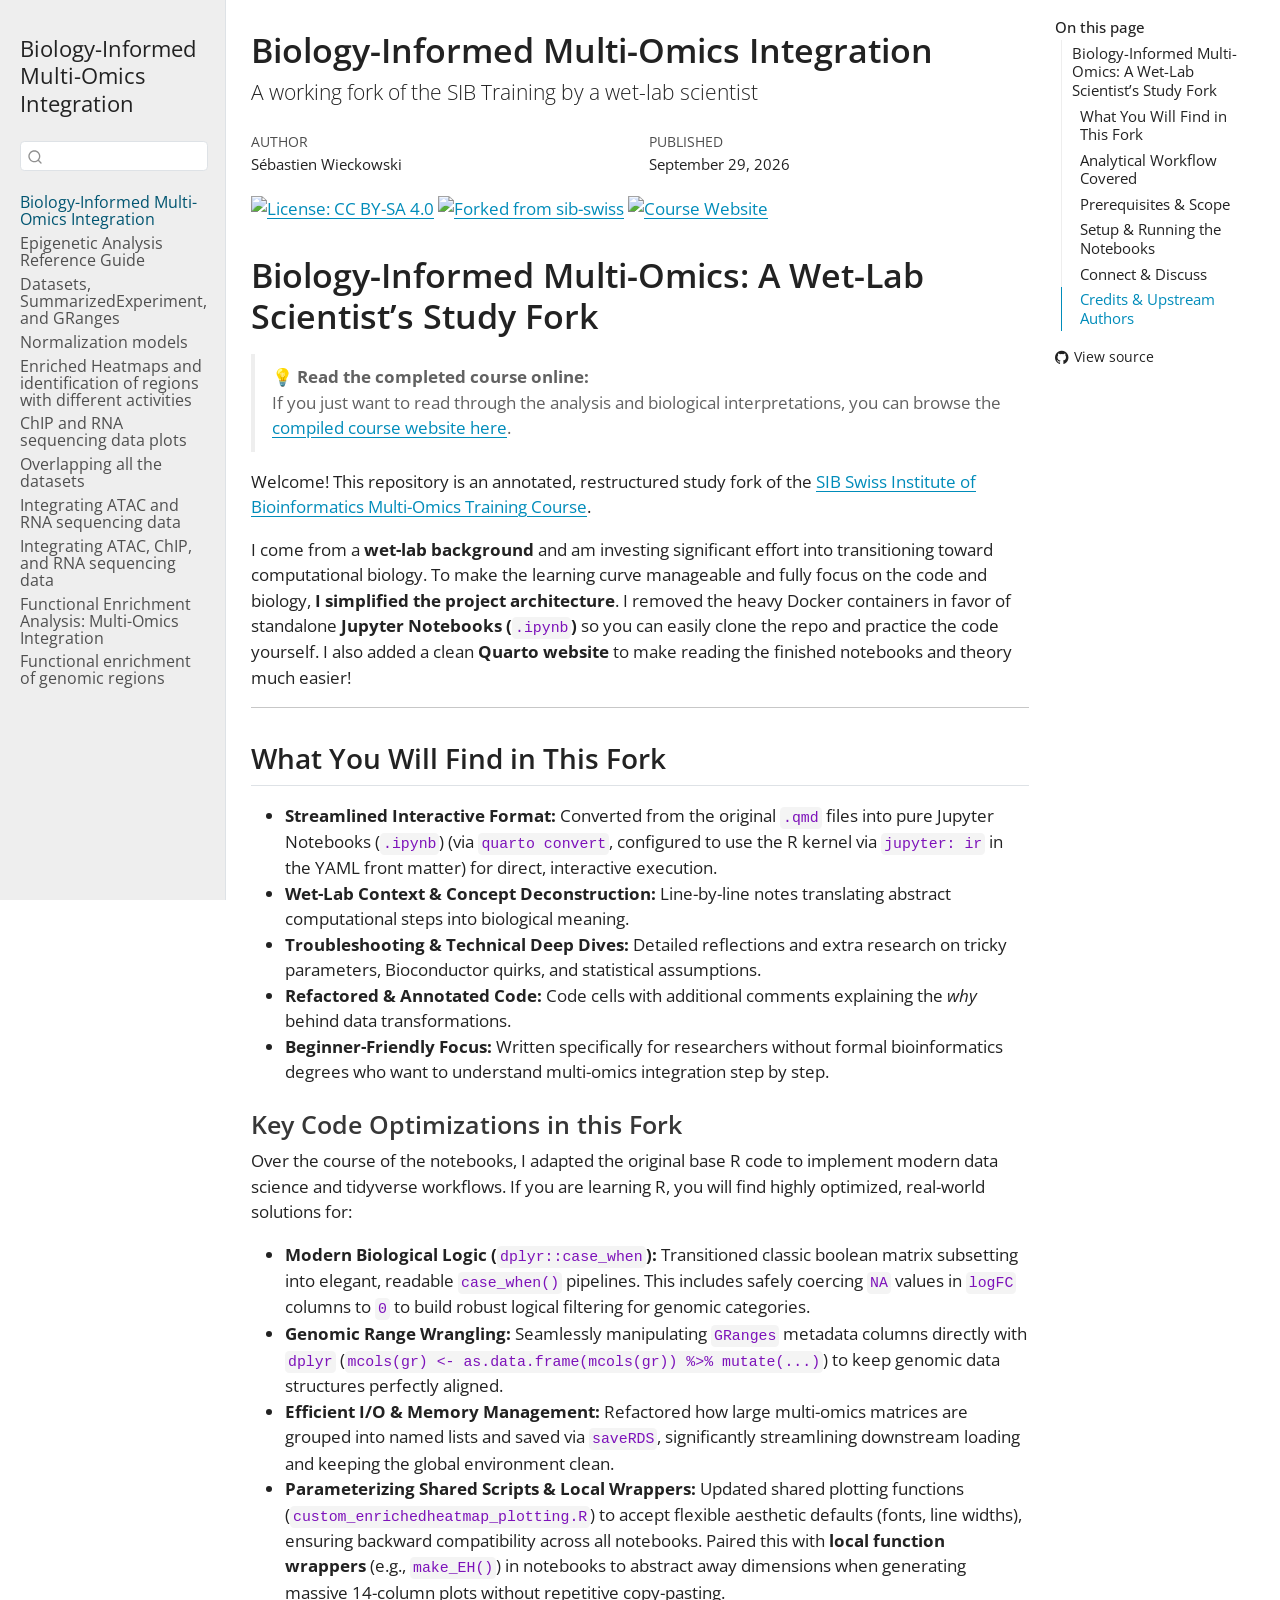
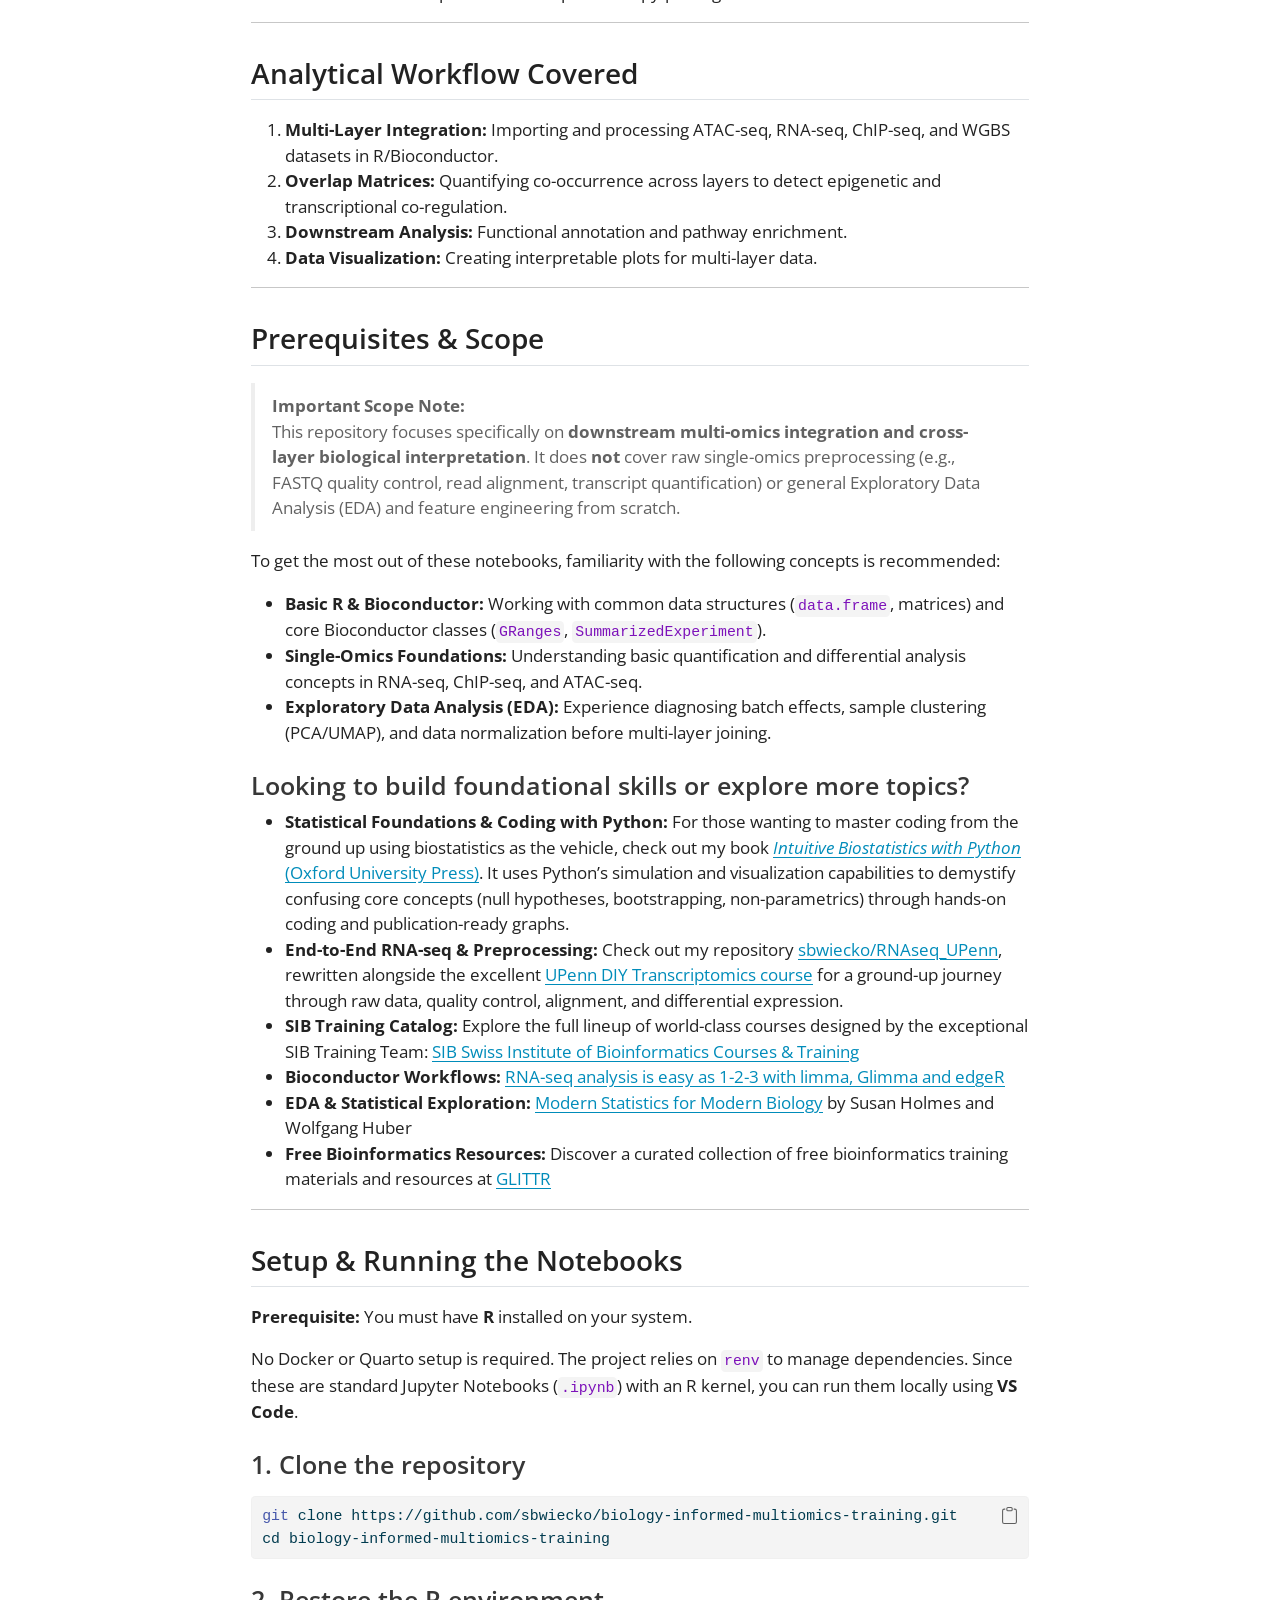
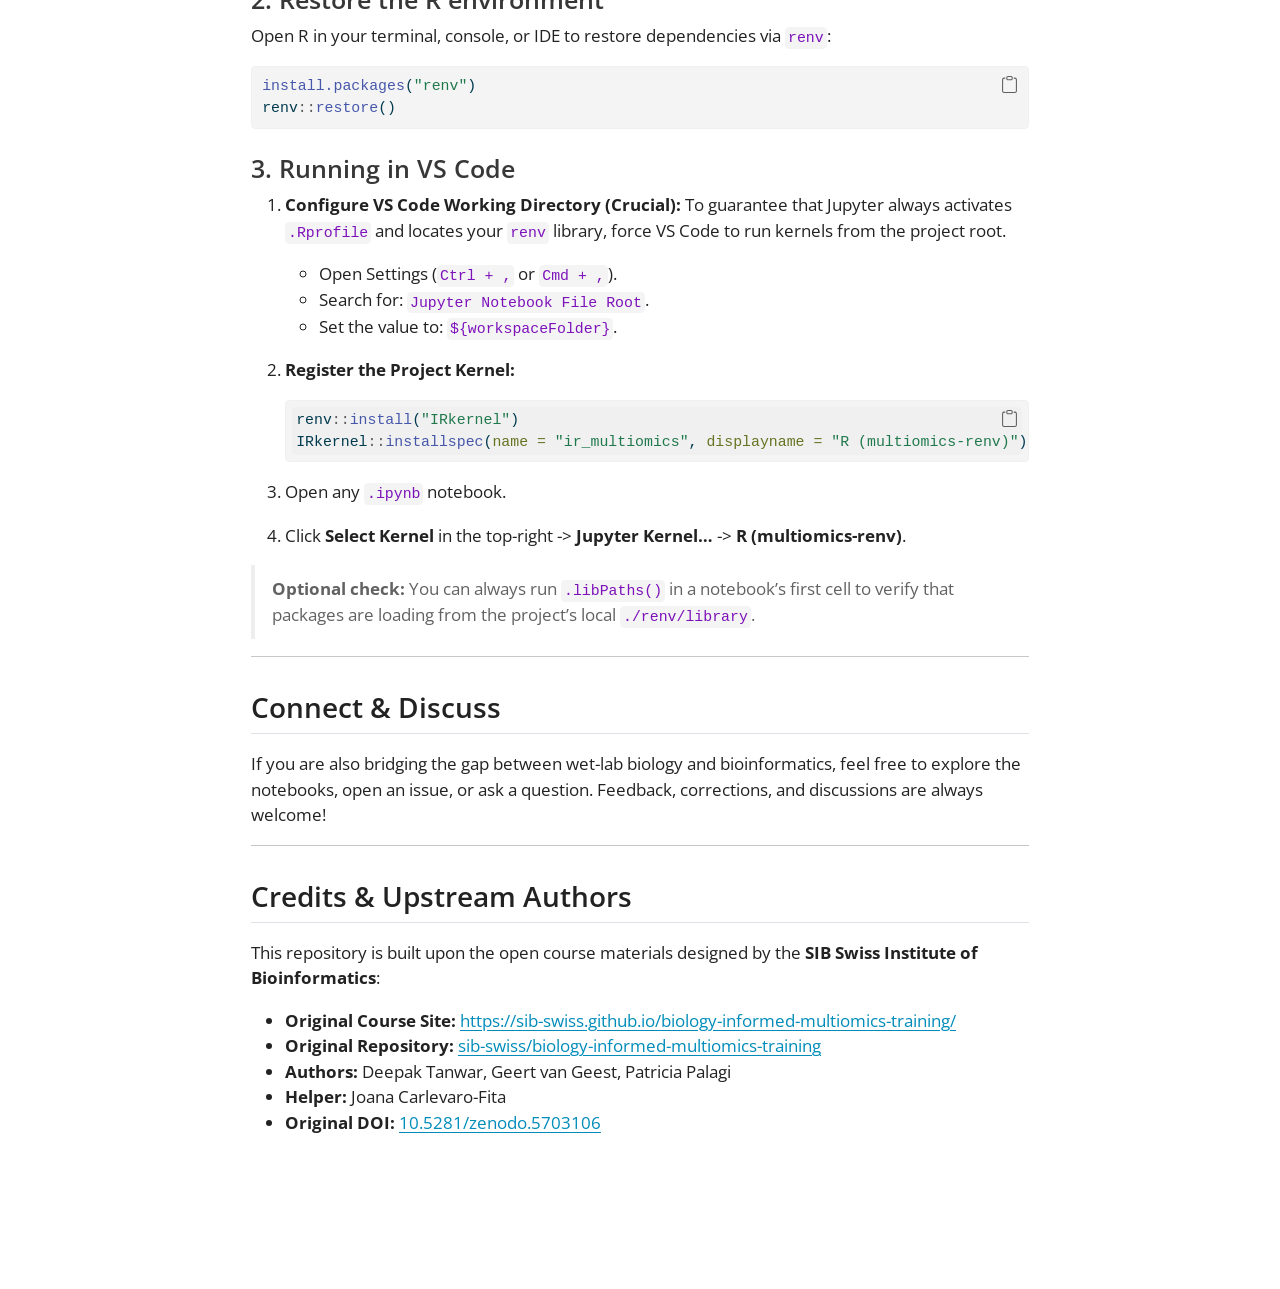
==== commit 9a5841c6: "Built site for gh-pages" ====
--- a/index.html
+++ b/index.html
@@ -245,7 +245,7 @@
   <li><a href="#credits-upstream-authors" id="toc-credits-upstream-authors" class="nav-link" data-scroll-target="#credits-upstream-authors">Credits &amp; Upstream Authors</a></li>
   </ul></li>
   </ul>
-<div class="toc-actions"><ul><li><a href="https://github.com/sbwiecko/biology-informed-multiomics-training/edit/main/index.qmd" class="toc-action"><i class="bi bi-github"></i>Edit this page</a></li><li><a href="https://github.com/sbwiecko/biology-informed-multiomics-training/blob/main/index.qmd" class="toc-action"><i class="bi empty"></i>View source</a></li><li><a href="https://github.com/sbwiecko/biology-informed-multiomics-training/issues/new" class="toc-action"><i class="bi empty"></i>Report an issue</a></li></ul></div></nav>
+<div class="toc-actions"><ul><li><a href="https://github.com/sbwiecko/biology-informed-multiomics-training/blob/main/index.qmd" class="toc-action"><i class="bi bi-github"></i>View source</a></li></ul></div></nav>
     </div>
 <!-- main -->
 <main class="content" id="quarto-document-content">
@@ -810,4 +810,4 @@
 
 
 
-<footer class="footer"><div class="nav-footer"><div class="nav-footer-center"><div class="toc-actions d-sm-block d-md-none"><ul><li><a href="https://github.com/sbwiecko/biology-informed-multiomics-training/edit/main/index.qmd" class="toc-action"><i class="bi bi-github"></i>Edit this page</a></li><li><a href="https://github.com/sbwiecko/biology-informed-multiomics-training/blob/main/index.qmd" class="toc-action"><i class="bi empty"></i>View source</a></li><li><a href="https://github.com/sbwiecko/biology-informed-multiomics-training/issues/new" class="toc-action"><i class="bi empty"></i>Report an issue</a></li></ul></div></div></div></footer></body></html>+<footer class="footer"><div class="nav-footer"><div class="nav-footer-center"><div class="toc-actions d-sm-block d-md-none"><ul><li><a href="https://github.com/sbwiecko/biology-informed-multiomics-training/blob/main/index.qmd" class="toc-action"><i class="bi bi-github"></i>View source</a></li></ul></div></div></div></footer></body></html>
